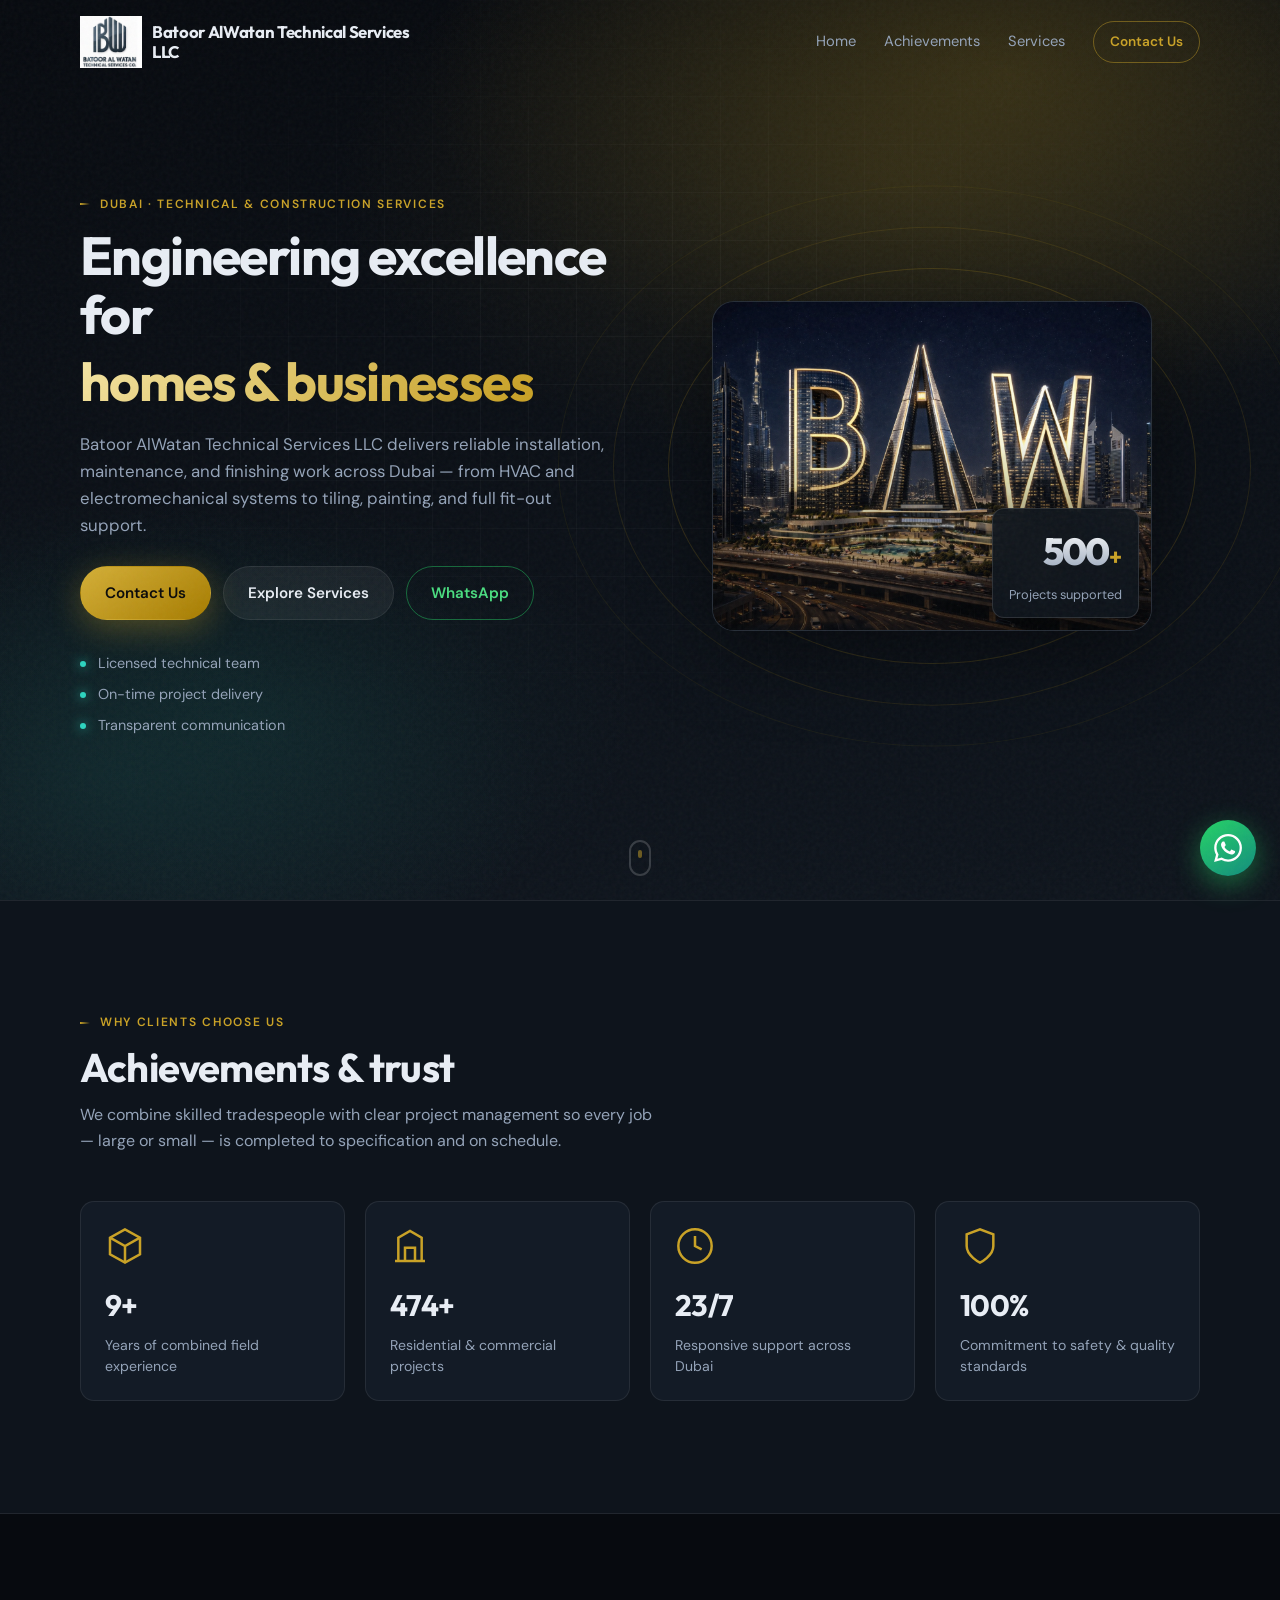
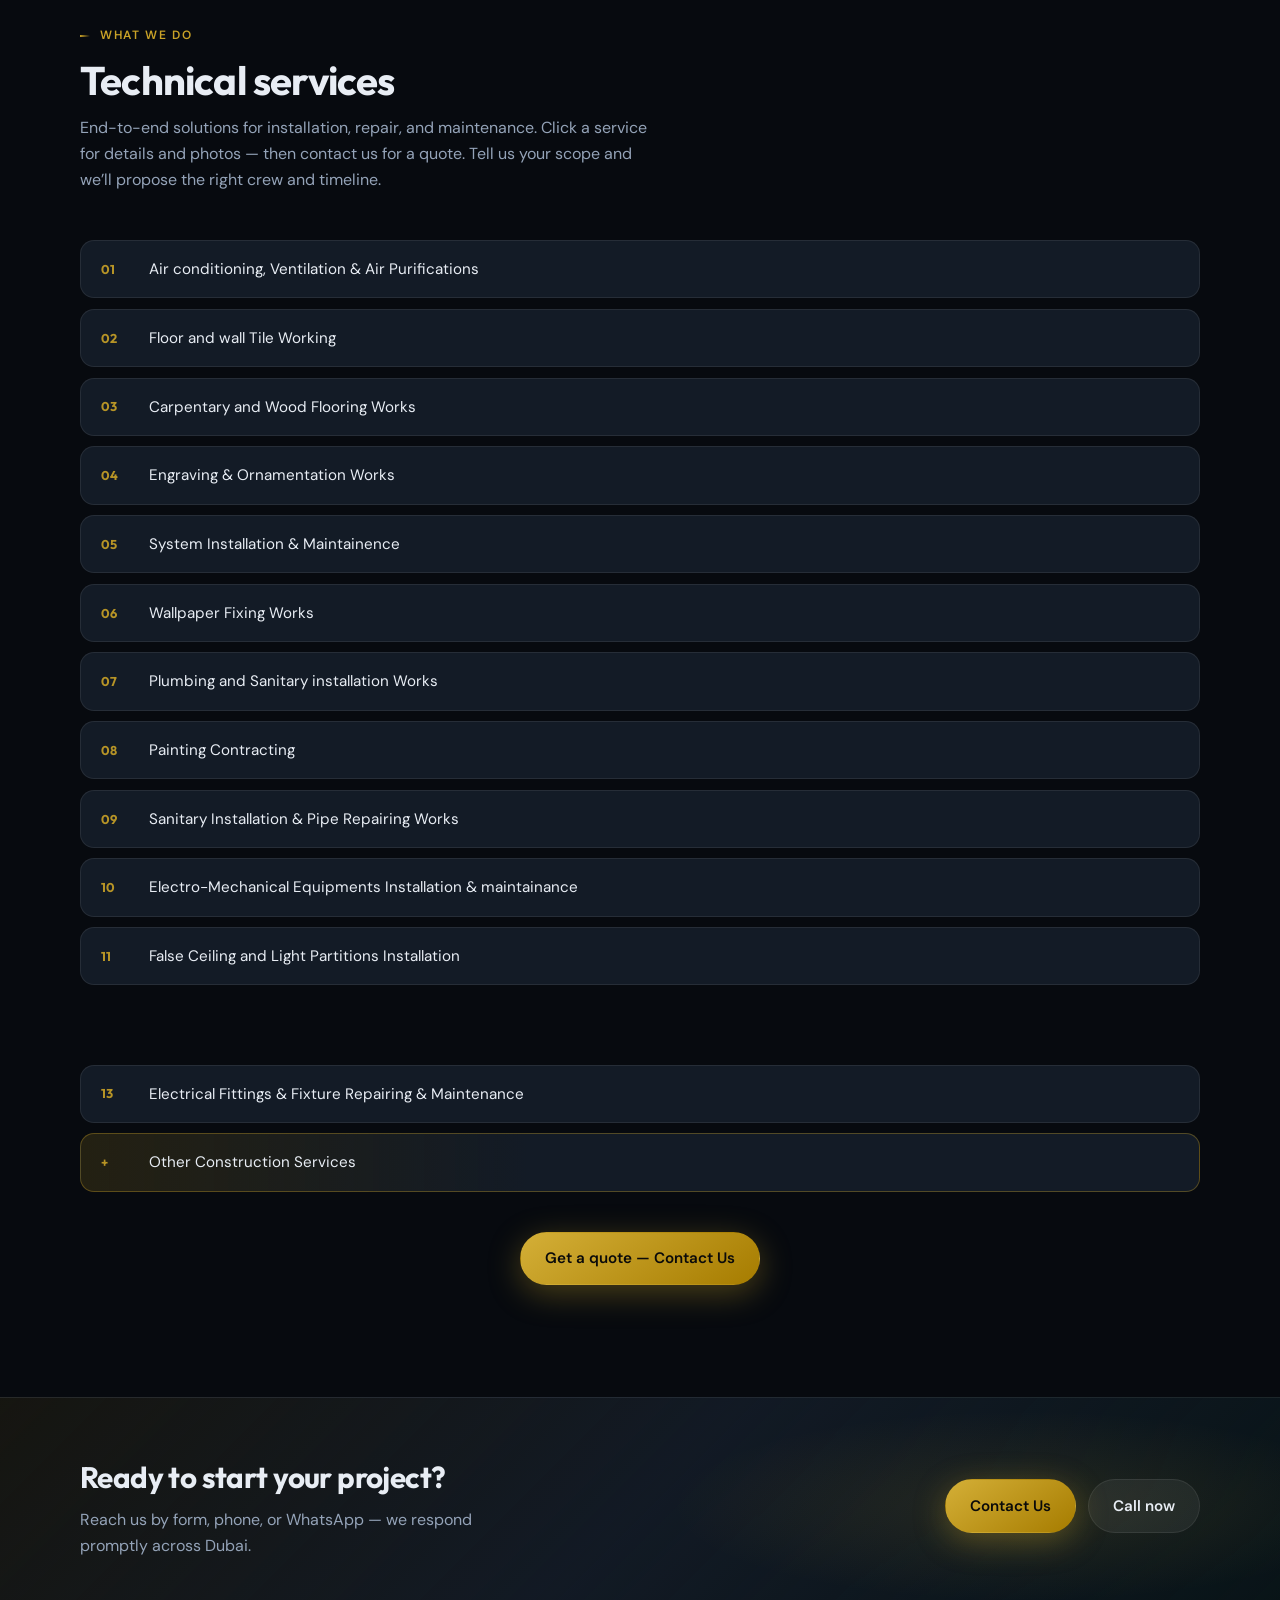
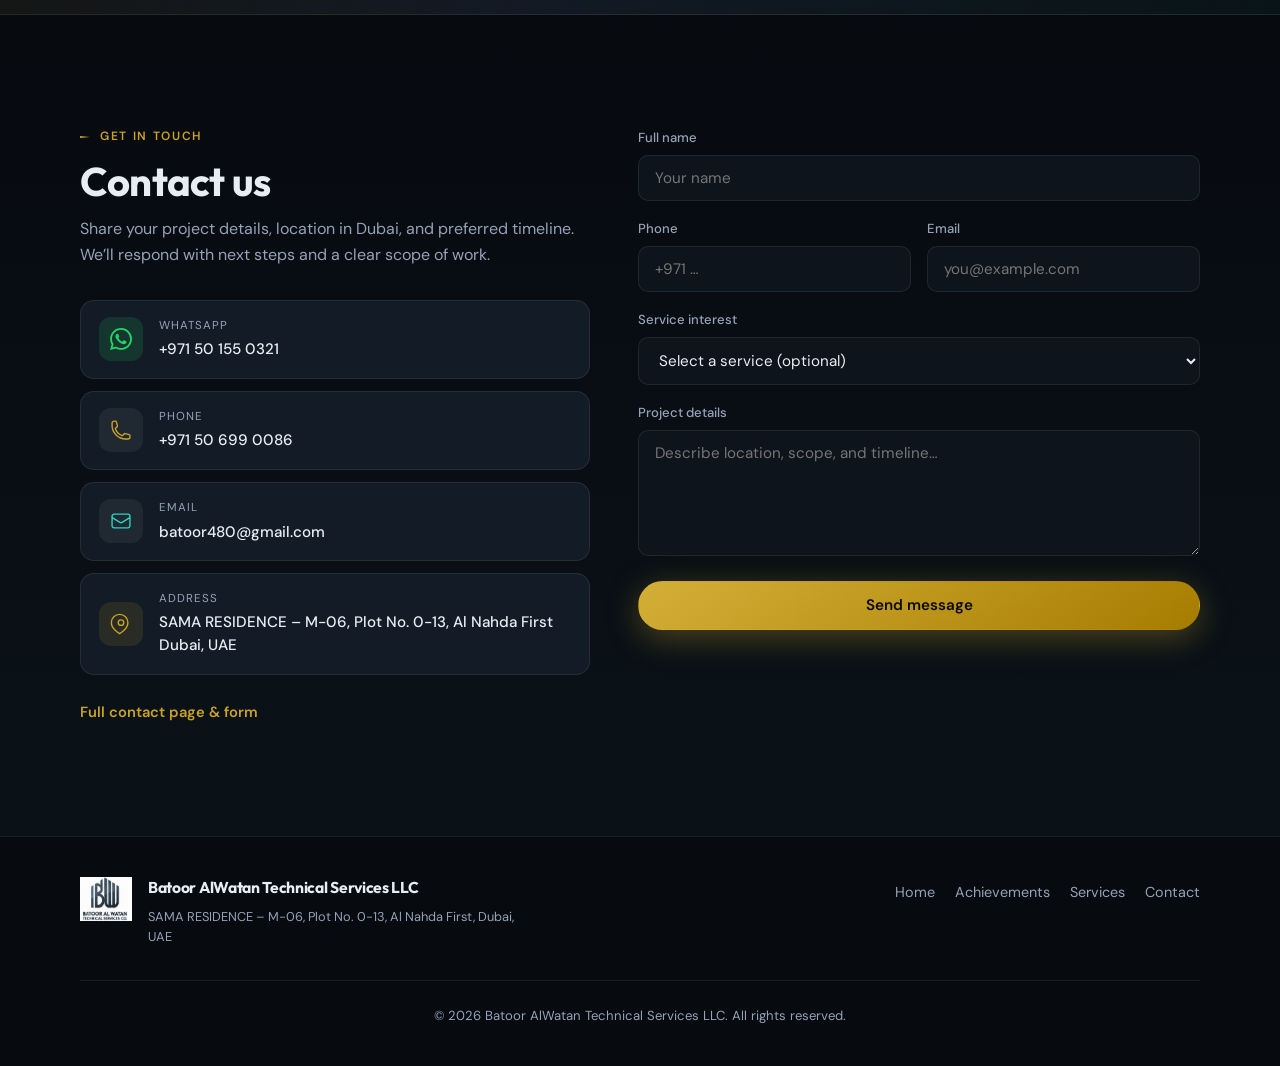
==== index.html @ c7caad53 "initial commit" ====
<!DOCTYPE html>
<html lang="en">
<head>
  <meta charset="UTF-8" />
  <meta name="viewport" content="width=device-width, initial-scale=1.0" />
  <meta name="description" content="Batoor AlWatan Technical Services LLC — AC, ventilation, tiling, carpentry, electrical, plumbing, painting and construction services in Dubai, UAE." />
  <title>Batoor AlWatan Technical Services LLC | Dubai</title>
  <link rel="preconnect" href="https://fonts.googleapis.com" />
  <link rel="preconnect" href="https://fonts.gstatic.com" crossorigin />
  <link href="https://fonts.googleapis.com/css2?family=DM+Sans:ital,opsz,wght@0,9..40,400;0,9..40,500;0,9..40,600;0,9..40,700;1,9..40,400&family=Outfit:wght@400;500;600;700&display=swap" rel="stylesheet" />
  <link rel="icon" href="assets/images/logo.jpeg" type="image/jpeg" />
  <link rel="apple-touch-icon" href="assets/images/logo.jpeg" />
  <link rel="stylesheet" href="assets/css/style.css" />
</head>
<body>
  <div class="noise" aria-hidden="true"></div>

  <div class="nav-backdrop" id="nav-backdrop" aria-hidden="true"></div>

  <header class="header" id="top">
    <div class="container header__inner">
      <a class="logo" href="#top">
        <img class="logo__img" src="assets/images/logo.jpeg" width="200" height="56" alt="" decoding="async" />
        <span class="logo__title">Batoor AlWatan Technical Services LLC</span>
      </a>
      <button class="nav-toggle" type="button" aria-label="Open menu" aria-expanded="false">
        <span></span><span></span><span></span>
      </button>
      <nav class="nav" aria-label="Primary">
        <a href="#hero">Home</a>
        <a href="#achievements">Achievements</a>
        <a href="#services">Services</a>
        <a href="contact.html" class="btn btn--sm btn--outline nav__cta">Contact Us</a>
      </nav>
    </div>
  </header>

  <main>
    <section class="hero" id="hero">
      <div class="hero__bg hero__bg--animated" aria-hidden="true"></div>
      <div class="container hero__grid">
        <div class="hero__content hero-animate">
          <p class="eyebrow eyebrow--line">Dubai · Technical &amp; Construction Services</p>
          <h1 class="hero__title">
            <span class="hero__title-line">Engineering excellence for</span>
            <span class="hero__title-line hero__title-line--accent"><span class="text-gradient">homes &amp; businesses</span></span>
          </h1>
          <p class="hero__lead">
            Batoor AlWatan Technical Services LLC delivers reliable installation, maintenance, and finishing work across Dubai — from HVAC and electromechanical systems to tiling, painting, and full fit-out support.
          </p>
          <div class="hero__actions">
            <a href="contact.html" class="btn btn--primary btn--shine">Contact Us</a>
            <a href="#services" class="btn btn--ghost">Explore Services</a>
            <a href="https://wa.me/971501550321" class="btn btn--outline btn--wa" target="_blank" rel="noopener noreferrer">WhatsApp</a>
          </div>
          <ul class="hero__trust" role="list">
            <li><span class="dot"></span> Licensed technical team</li>
            <li><span class="dot"></span> On-time project delivery</li>
            <li><span class="dot"></span> Transparent communication</li>
          </ul>
        </div>
        <div class="hero__visual hero-animate hero-animate--delay">
          <div class="hero__figure float-slow">
            <div class="hero__rings" aria-hidden="true">
              <span></span><span></span><span></span>
            </div>
            <div class="hero__photo-wrap">
              <img
                class="hero__photo"
                src="assets/images/main.png"
                width="800"
                height="600"
                alt="Professional technical and construction services by Batoor AlWatan in Dubai"
                loading="eager"
                decoding="async"
              />
              <div class="hero__photo-shade" aria-hidden="true"></div>
              <div class="hero__stat-badge">
                <div class="hero__stat-badge-inner">
                  <span class="hero__stat-num" data-count="500">0</span><span class="hero__stat-suffix">+</span>
                  <span class="hero__stat-label">Projects supported</span>
                </div>
              </div>
            </div>
          </div>
        </div>
      </div>
      <a class="scroll-hint" href="#achievements" aria-label="Scroll to achievements">
        <span class="scroll-hint__mouse"></span>
      </a>
    </section>

    <section class="section achievements" id="achievements">
      <div class="container">
        <header class="section__head reveal" data-reveal>
          <p class="eyebrow eyebrow--line">Why clients choose us</p>
          <h2 class="section__title">Achievements &amp; trust</h2>
          <p class="section__desc">
            We combine skilled tradespeople with clear project management so every job — large or small — is completed to specification and on schedule.
          </p>
        </header>
        <div class="achievements__grid">
          <article class="stat-card reveal" data-reveal>
            <div class="stat-card__icon" aria-hidden="true">
              <svg viewBox="0 0 24 24" fill="none" stroke="currentColor" stroke-width="1.5"><path d="M12 2L3 7v10l9 5 9-5V7l-9-5z"/><path d="M12 22V12M3 7l9 5 9-5"/></svg>
            </div>
            <p class="stat-card__value"><span data-count="10">0</span>+</p>
            <p class="stat-card__label">Years of combined field experience</p>
          </article>
          <article class="stat-card reveal" data-reveal data-reveal-delay="80">
            <div class="stat-card__icon" aria-hidden="true">
              <svg viewBox="0 0 24 24" fill="none" stroke="currentColor" stroke-width="1.5"><path d="M3 21h18M5 21V7l7-4 7 4v14"/><path d="M9 21v-8h6v8"/></svg>
            </div>
            <p class="stat-card__value"><span data-count="500">0</span>+</p>
            <p class="stat-card__label">Residential &amp; commercial projects</p>
          </article>
          <article class="stat-card reveal" data-reveal data-reveal-delay="160">
            <div class="stat-card__icon" aria-hidden="true">
              <svg viewBox="0 0 24 24" fill="none" stroke="currentColor" stroke-width="1.5"><circle cx="12" cy="12" r="10"/><path d="M12 6v6l4 2"/></svg>
            </div>
            <p class="stat-card__value"><span data-count="24">0</span>/7</p>
            <p class="stat-card__label">Responsive support across Dubai</p>
          </article>
          <article class="stat-card reveal" data-reveal data-reveal-delay="240">
            <div class="stat-card__icon" aria-hidden="true">
              <svg viewBox="0 0 24 24" fill="none" stroke="currentColor" stroke-width="1.5"><path d="M12 22s8-4 8-10V5l-8-3-8 3v7c0 6 8 10 8 10z"/></svg>
            </div>
            <p class="stat-card__value">100%</p>
            <p class="stat-card__label">Commitment to safety &amp; quality standards</p>
          </article>
        </div>
      </div>
    </section>

    <section class="section services" id="services">
      <div class="container">
        <header class="section__head reveal" data-reveal>
          <p class="eyebrow eyebrow--line">What we do</p>
          <h2 class="section__title">Technical services</h2>
          <p class="section__desc">
            End-to-end solutions for installation, repair, and maintenance. Click a service for details and photos — then contact us for a quote. Tell us your scope and we’ll propose the right crew and timeline.
          </p>
        </header>
        <ul class="services__list">
          <li class="services__item reveal" data-reveal>
            <a class="service-item" href="service.html?s=ac-ventilation"><span class="service-item__n">01</span><span class="service-item__text">Air conditioning, Ventilation &amp; Air Purifications</span></a>
          </li>
          <li class="services__item reveal" data-reveal data-reveal-delay="40">
            <a class="service-item" href="service.html?s=tiling"><span class="service-item__n">02</span><span class="service-item__text">Floor and wall Tile Working</span></a>
          </li>
          <li class="services__item reveal" data-reveal data-reveal-delay="80">
            <a class="service-item" href="service.html?s=carpentry-wood"><span class="service-item__n">03</span><span class="service-item__text">Carpentary and Wood Flooring Works</span></a>
          </li>
          <li class="services__item reveal" data-reveal data-reveal-delay="120">
            <a class="service-item" href="service.html?s=engraving-ornamentation"><span class="service-item__n">04</span><span class="service-item__text">Engraving &amp; Ornamentation Works</span></a>
          </li>
          <li class="services__item reveal" data-reveal data-reveal-delay="160">
            <a class="service-item" href="service.html?s=system-installation"><span class="service-item__n">05</span><span class="service-item__text">System Installation &amp; Maintainence</span></a>
          </li>
          <li class="services__item reveal" data-reveal data-reveal-delay="200">
            <a class="service-item" href="service.html?s=wallpaper"><span class="service-item__n">06</span><span class="service-item__text">Wallpaper Fixing Works</span></a>
          </li>
          <li class="services__item reveal" data-reveal data-reveal-delay="240">
            <a class="service-item" href="service.html?s=plumbing-sanitary"><span class="service-item__n">07</span><span class="service-item__text">Plumbing and Sanitary installation Works</span></a>
          </li>
          <li class="services__item reveal" data-reveal data-reveal-delay="280">
            <a class="service-item" href="service.html?s=painting"><span class="service-item__n">08</span><span class="service-item__text">Painting Contracting</span></a>
          </li>
          <li class="services__item reveal" data-reveal data-reveal-delay="320">
            <a class="service-item" href="service.html?s=sanitary-pipes"><span class="service-item__n">09</span><span class="service-item__text">Sanitary Installation &amp; Pipe Repairing Works</span></a>
          </li>
          <li class="services__item reveal" data-reveal data-reveal-delay="360">
            <a class="service-item" href="service.html?s=electro-mechanical"><span class="service-item__n">10</span><span class="service-item__text">Electro-Mechanical Equipments Installation &amp; maintainance</span></a>
          </li>
          <li class="services__item reveal" data-reveal data-reveal-delay="400">
            <a class="service-item" href="service.html?s=false-ceiling"><span class="service-item__n">11</span><span class="service-item__text">False Ceiling and Light Partitions Installation</span></a>
          </li>
          <li class="services__item reveal" data-reveal data-reveal-delay="440">
            <a class="service-item" href="service.html?s=plaster"><span class="service-item__n">12</span><span class="service-item__text">Plaster Works</span></a>
          </li>
          <li class="services__item reveal" data-reveal data-reveal-delay="480">
            <a class="service-item" href="service.html?s=electrical"><span class="service-item__n">13</span><span class="service-item__text">Electrical Fittings &amp; Fixture Repairing &amp; Maintenance</span></a>
          </li>
          <li class="services__item reveal" data-reveal data-reveal-delay="520">
            <a class="service-item service-item--accent" href="service.html?s=other-construction"><span class="service-item__n">+</span><span class="service-item__text">Other Construction Services</span></a>
          </li>
        </ul>
        <div class="services__cta reveal" data-reveal>
          <a href="contact.html" class="btn btn--primary btn--shine">Get a quote — Contact Us</a>
        </div>
      </div>
    </section>

    <section class="cta-strip reveal" data-reveal id="contact-cta">
      <div class="container cta-strip__inner">
        <div class="cta-strip__text">
          <h2 class="cta-strip__title">Ready to start your project?</h2>
          <p class="cta-strip__desc">Reach us by form, phone, or WhatsApp — we respond promptly across Dubai.</p>
        </div>
        <div class="cta-strip__actions">
          <a href="contact.html" class="btn btn--primary btn--shine">Contact Us</a>
          <a href="tel:+971506990086" class="btn btn--ghost">Call now</a>
        </div>
      </div>
    </section>

    <section class="section contact" id="contact">
      <div class="container contact__grid">
        <div class="contact__intro reveal" data-reveal>
          <p class="eyebrow eyebrow--line">Get in touch</p>
          <h2 class="section__title">Contact us</h2>
          <p class="section__desc contact__intro-text">
            Share your project details, location in Dubai, and preferred timeline. We’ll respond with next steps and a clear scope of work.
          </p>
          <div class="contact__channels">
            <a class="channel" href="https://wa.me/971501550321" target="_blank" rel="noopener noreferrer">
              <span class="channel__icon channel__icon--wa" aria-hidden="true"></span>
              <span class="channel__body">
                <span class="channel__label">WhatsApp</span>
                <span class="channel__value">+971 50 155 0321</span>
              </span>
            </a>
            <a class="channel" href="tel:+971506990086">
              <span class="channel__icon channel__icon--phone" aria-hidden="true"></span>
              <span class="channel__body">
                <span class="channel__label">Phone</span>
                <span class="channel__value">+971 50 699 0086</span>
              </span>
            </a>
            <a class="channel" href="mailto:batoor480@gmail.com">
              <span class="channel__icon channel__icon--mail" aria-hidden="true"></span>
              <span class="channel__body">
                <span class="channel__label">Email</span>
                <span class="channel__value">batoor480@gmail.com</span>
              </span>
            </a>
            <div class="channel channel--address" role="group" aria-label="Office address">
              <span class="channel__icon channel__icon--pin" aria-hidden="true"></span>
              <div class="channel__body">
                <span class="channel__label">Address</span>
                <p class="channel__value channel__value--address">
                  SAMA RESIDENCE – M-06,
                  Plot No. 0-13,
                  Al Nahda First<br />
                  Dubai, UAE
                </p>
              </div>
            </div>
          </div>
          <p class="contact__page-link">
            <a href="contact.html" class="link-arrow">Full contact page &amp; form</a>
          </p>
        </div>
        <div class="contact__form-wrap reveal" data-reveal data-reveal-delay="100">
          <form class="contact-form" id="contact-form" action="contact.php" method="post" novalidate>
            <input type="text" name="website" class="hp" tabindex="-1" autocomplete="off" aria-hidden="true" />
            <div class="form-row">
              <label for="name">Full name</label>
              <input type="text" id="name" name="name" required placeholder="Your name" autocomplete="name" />
            </div>
            <div class="form-row form-row--half">
              <div>
                <label for="phone">Phone</label>
                <input type="tel" id="phone" name="phone" required placeholder="+971 …" autocomplete="tel" />
              </div>
              <div>
                <label for="email">Email</label>
                <input type="email" id="email" name="email" required placeholder="you@example.com" autocomplete="email" />
              </div>
            </div>
            <div class="form-row">
              <label for="service">Service interest</label>
              <select id="service" name="service">
                <option value="">Select a service (optional)</option>
                <option>Air conditioning, Ventilation &amp; Air Purifications</option>
                <option>Floor and wall Tile Working</option>
                <option>Carpentary and Wood Flooring Works</option>
                <option>Engraving &amp; Ornamentation Works</option>
                <option>System Installation &amp; Maintainence</option>
                <option>Wallpaper Fixing Works</option>
                <option>Plumbing and Sanitary installation Works</option>
                <option>Painting Contracting</option>
                <option>Sanitary Installation &amp; Pipe Repairing Works</option>
                <option>Electro-Mechanical Equipments Installation &amp; maintainance</option>
                <option>False Ceiling and Light Partitions Installation</option>
                <option>Plaster Works</option>
                <option>Electrical Fittings &amp; Fixture Repairing &amp; Maintenance</option>
                <option>Other Construction Services</option>
              </select>
            </div>
            <div class="form-row">
              <label for="message">Project details</label>
              <textarea id="message" name="message" rows="5" required placeholder="Describe location, scope, and timeline…"></textarea>
            </div>
            <button type="submit" class="btn btn--primary btn--full btn--shine">Send message</button>
            <p class="form-note" id="form-status" role="status" aria-live="polite"></p>
          </form>
        </div>
      </div>
    </section>
  </main>

  <footer class="footer">
    <div class="container footer__inner">
      <div class="footer__brand">
        <a class="footer__logo" href="#top" aria-label="Batoor AlWatan — home">
          <img class="logo__img logo__img--footer" src="assets/images/logo.jpeg" width="160" height="44" alt="" decoding="async" />
        </a>
        <div class="footer__brand-body">
          <p class="footer__name">Batoor AlWatan Technical Services LLC</p>
          <address class="footer__address">
            SAMA RESIDENCE – M-06,
            Plot No. 0-13,
            Al Nahda First,
            Dubai, UAE
          </address>
        </div>
      </div>
      <div class="footer__links">
        <a href="#hero">Home</a>
        <a href="#achievements">Achievements</a>
        <a href="#services">Services</a>
        <a href="contact.html">Contact</a>
      </div>
      <p class="footer__copy">&copy; <span id="year"></span> Batoor AlWatan Technical Services LLC. All rights reserved.</p>
    </div>
  </footer>

  <a class="fab" href="https://wa.me/971501550321" target="_blank" rel="noopener noreferrer" aria-label="Chat on WhatsApp">
    <svg viewBox="0 0 24 24" fill="currentColor" aria-hidden="true"><path d="M17.472 14.382c-.297-.149-1.758-.867-2.03-.967-.273-.099-.471-.148-.67.15-.197.297-.767.966-.94 1.164-.173.199-.347.223-.644.075-.297-.15-1.255-.463-2.39-1.475-.883-.788-1.48-1.761-1.653-2.059-.173-.297-.018-.458.13-.606.134-.133.298-.347.446-.52.149-.174.198-.298.298-.497.099-.198.05-.371-.025-.52-.075-.149-.669-1.612-.916-2.207-.242-.579-.487-.5-.669-.51-.173-.008-.371-.01-.57-.01-.198 0-.52.074-.792.372-.272.297-1.04 1.016-1.04 2.479 0 1.462 1.065 2.875 1.213 3.074.149.198 2.096 3.2 5.077 4.487.709.306 1.262.489 1.694.625.712.227 1.36.195 1.871.118.571-.085 1.758-.719 2.006-1.413.248-.694.248-1.289.173-1.413-.074-.124-.272-.198-.57-.347m-5.421 7.403h-.004a9.87 9.87 0 01-5.031-1.378l-.361-.214-3.741.982.998-3.648-.235-.374a9.86 9.86 0 01-1.51-5.26c.001-5.45 4.436-9.884 9.888-9.884 2.64 0 5.122 1.03 6.988 2.898a9.825 9.825 0 012.893 6.994c-.003 5.45-4.437 9.884-9.885 9.884m8.413-18.297A11.815 11.815 0 0012.05 0C5.495 0 .16 5.335.157 11.892c0 2.096.547 4.142 1.588 5.945L.057 24l6.305-1.654a11.882 11.882 0 005.683 1.448h.005c6.554 0 11.89-5.335 11.893-11.893a11.821 11.821 0 00-3.48-8.413z"/></svg>
  </a>

  <script src="assets/js/main.js" defer></script>
</body>
</html>
---- assets/css/style.css ----
/* Batoo AlWatan — professional landing */
:root {
  --bg-deep: #070a0f;
  --bg-surface: #0e141c;
  --bg-elevated: #131b26;
  --border: rgba(255, 255, 255, 0.08);
  --text: #e8edf4;
  --text-muted: #94a3b8;
  --accent: #c9a227;
  --accent-dim: rgba(201, 162, 39, 0.15);
  --accent-glow: rgba(201, 162, 39, 0.35);
  --teal: #2dd4bf;
  --radius: 14px;
  --radius-lg: 22px;
  --font: "DM Sans", system-ui, sans-serif;
  --font-display: "Outfit", var(--font);
  --shadow: 0 24px 80px rgba(0, 0, 0, 0.45);
  --ease-out: cubic-bezier(0.22, 1, 0.36, 1);
}

*,
*::before,
*::after {
  box-sizing: border-box;
}

html {
  scroll-behavior: smooth;
}

body {
  margin: 0;
  font-family: var(--font);
  font-size: 1rem;
  line-height: 1.6;
  color: var(--text);
  background: var(--bg-deep);
  min-height: 100vh;
  overflow-x: hidden;
}

.noise {
  pointer-events: none;
  position: fixed;
  inset: 0;
  opacity: 0.04;
  z-index: 9999;
  background-image: url("data:image/svg+xml,%3Csvg viewBox='0 0 256 256' xmlns='http://www.w3.org/2000/svg'%3E%3Cfilter id='n'%3E%3CfeTurbulence type='fractalNoise' baseFrequency='0.9' numOctaves='4' stitchTiles='stitch'/%3E%3C/filter%3E%3Crect width='100%25' height='100%25' filter='url(%23n)'/%3E%3C/svg%3E");
}

a {
  color: inherit;
  text-decoration: none;
}

img {
  max-width: 100%;
  height: auto;
}

.container {
  width: min(1120px, 92vw);
  margin-inline: auto;
}

.eyebrow {
  font-size: 0.75rem;
  font-weight: 600;
  letter-spacing: 0.14em;
  text-transform: uppercase;
  color: var(--accent);
  margin: 0 0 0.75rem;
}

.section__title {
  font-family: var(--font-display);
  font-size: clamp(1.75rem, 4vw, 2.5rem);
  font-weight: 700;
  letter-spacing: -0.02em;
  margin: 0 0 0.75rem;
  line-height: 1.15;
}

.section__desc {
  color: var(--text-muted);
  max-width: 52ch;
  margin: 0;
}

.section {
  padding: clamp(4rem, 10vw, 7rem) 0;
  position: relative;
}

.section__head {
  margin-bottom: clamp(2rem, 5vw, 3rem);
}

.text-gradient {
  background: linear-gradient(135deg, #f5e6a6 0%, var(--accent) 50%, #b8860b 100%);
  background-size: 200% auto;
  -webkit-background-clip: text;
  background-clip: text;
  color: transparent;
  animation: gradient-shift 8s ease infinite;
}

@keyframes gradient-shift {
  0%,
  100% {
    background-position: 0% center;
  }
  50% {
    background-position: 100% center;
  }
}

.eyebrow--line {
  position: relative;
  padding-left: 1.25rem;
}

.eyebrow--line::before {
  content: "";
  position: absolute;
  left: 0;
  top: 50%;
  width: 0.65rem;
  height: 2px;
  background: linear-gradient(90deg, var(--accent), transparent);
  transform: translateY(-50%);
  animation: eyebrow-grow 1s var(--ease-out) 0.2s forwards;
  opacity: 0;
}

@keyframes eyebrow-grow {
  from {
    width: 0;
    opacity: 0;
  }
  to {
    width: 0.65rem;
    opacity: 1;
  }
}

/* Buttons */
.btn {
  display: inline-flex;
  align-items: center;
  justify-content: center;
  gap: 0.5rem;
  padding: 0.85rem 1.5rem;
  font-family: inherit;
  font-size: 0.95rem;
  font-weight: 600;
  border-radius: 999px;
  border: 1px solid transparent;
  cursor: pointer;
  transition: transform 0.35s var(--ease-out), box-shadow 0.35s var(--ease-out), background 0.25s, border-color 0.25s;
}

.btn--primary {
  background: linear-gradient(145deg, #d4af37 0%, #a67c00 100%);
  color: #0a0a0a;
  box-shadow: 0 8px 32px var(--accent-glow);
}

.btn--primary:hover {
  transform: translateY(-2px);
  box-shadow: 0 12px 40px var(--accent-glow);
}

.btn--ghost {
  background: rgba(255, 255, 255, 0.06);
  border-color: var(--border);
  color: var(--text);
}

.btn--ghost:hover {
  background: rgba(255, 255, 255, 0.1);
  border-color: rgba(255, 255, 255, 0.15);
}

.btn--outline {
  background: transparent;
  border-color: rgba(201, 162, 39, 0.45);
  color: var(--accent);
}

.btn--outline:hover {
  background: var(--accent-dim);
}

.btn--sm {
  padding: 0.55rem 1rem;
  font-size: 0.85rem;
}

.btn--full {
  width: 100%;
}

.btn--lg {
  padding: 1rem 1.75rem;
  font-size: 1rem;
}

.btn--shine {
  position: relative;
  overflow: hidden;
}

.btn--shine::after {
  content: "";
  position: absolute;
  inset: 0;
  pointer-events: none;
  background: linear-gradient(
    105deg,
    transparent 0%,
    transparent 40%,
    rgba(255, 255, 255, 0.35) 50%,
    transparent 60%,
    transparent 100%
  );
  transform: translateX(-120%);
  animation: btn-shine 4.5s ease-in-out infinite;
}

@keyframes btn-shine {
  0%,
  65% {
    transform: translateX(-120%);
  }
  85% {
    transform: translateX(120%);
  }
  100% {
    transform: translateX(120%);
  }
}

.btn--wa {
  border-color: rgba(37, 211, 102, 0.45);
  color: #4ade80;
}

.btn--wa:hover {
  background: rgba(37, 211, 102, 0.12);
  border-color: rgba(37, 211, 102, 0.55);
}

/* Header */
.header {
  position: fixed;
  top: 0;
  left: 0;
  right: 0;
  z-index: 1000;
  padding: 1rem 0;
  transition: background 0.4s var(--ease-out), backdrop-filter 0.4s, box-shadow 0.4s;
}

.header.is-scrolled {
  background: rgba(7, 10, 15, 0.85);
  backdrop-filter: blur(14px);
  -webkit-backdrop-filter: blur(14px);
  box-shadow: 0 1px 0 var(--border);
}

.header--page {
  background: rgba(7, 10, 15, 0.88);
  backdrop-filter: blur(14px);
  -webkit-backdrop-filter: blur(14px);
  box-shadow: 0 1px 0 var(--border);
}

.header__inner {
  display: flex;
  align-items: center;
  justify-content: space-between;
  gap: 1rem;
}

.logo {
  display: flex;
  align-items: center;
  gap: 0.65rem;
  min-width: 0;
  flex-shrink: 1;
  text-decoration: none;
}

.logo__img {
  display: block;
  flex-shrink: 0;
  height: clamp(38px, 9vw, 52px);
  width: auto;
  max-width: min(220px, 48vw);
  object-fit: contain;
  object-position: left center;
}

.logo__img--footer {
  height: 44px;
  width: auto;
  max-width: 170px;
  flex-shrink: 0;
  object-fit: contain;
}

.logo__title {
  font-family: var(--font-display);
  font-weight: 700;
  font-size: clamp(0.78rem, 1.5vw + 0.35rem, 1.05rem);
  line-height: 1.2;
  letter-spacing: -0.02em;
  color: var(--text);
  min-width: 0;
  max-width: 18rem;
}

@media (max-width: 520px) {
  .logo__title {
    max-width: 12rem;
    font-size: 0.72rem;
  }
}

.nav {
  display: flex;
  align-items: center;
  gap: 1.75rem;
}

.nav a:not(.btn) {
  font-size: 0.92rem;
  color: var(--text-muted);
  transition: color 0.2s;
}

.nav a:not(.btn):hover {
  color: var(--text);
}

.nav-toggle {
  display: none;
  flex-direction: column;
  justify-content: center;
  gap: 5px;
  width: 44px;
  height: 44px;
  padding: 0;
  border: 1px solid var(--border);
  border-radius: 10px;
  background: var(--bg-elevated);
  cursor: pointer;
}

.nav-toggle span {
  display: block;
  width: 20px;
  height: 2px;
  margin: 0 auto;
  background: var(--text);
  border-radius: 2px;
  transition: transform 0.3s, opacity 0.3s;
}

.nav-toggle.is-open span:nth-child(1) {
  transform: translateY(7px) rotate(45deg);
}

.nav-toggle.is-open span:nth-child(2) {
  opacity: 0;
}

.nav-toggle.is-open span:nth-child(3) {
  transform: translateY(-7px) rotate(-45deg);
}

.nav-backdrop {
  display: none;
  position: fixed;
  inset: 0;
  background: rgba(0, 0, 0, 0.55);
  z-index: 999;
  opacity: 0;
  transition: opacity 0.35s var(--ease-out);
  pointer-events: none;
}

.nav-backdrop.is-visible {
  opacity: 1;
  pointer-events: auto;
}

@media (max-width: 820px) {
  .nav-toggle {
    display: flex;
  }

  .nav-backdrop {
    display: block;
  }

  .nav {
    position: fixed;
    top: 0;
    right: 0;
    z-index: 1001;
    width: min(320px, 88vw);
    height: 100vh;
    flex-direction: column;
    align-items: stretch;
    padding: 5rem 1.5rem 2rem;
    background: var(--bg-surface);
    border-left: 1px solid var(--border);
    box-shadow: var(--shadow);
    transform: translateX(100%);
    transition: transform 0.4s var(--ease-out);
  }

  .nav.is-open {
    transform: translateX(0);
  }

  .nav a:not(.btn) {
    padding: 0.75rem 0;
    border-bottom: 1px solid var(--border);
  }

  .nav__cta {
    margin-top: 1rem;
    text-align: center;
  }
}

/* Hero */
.hero {
  position: relative;
  min-height: 100vh;
  min-height: 100dvh;
  display: flex;
  flex-direction: column;
  justify-content: center;
  padding: 7rem 0 5rem;
}

.hero__bg {
  position: absolute;
  inset: 0;
  background:
    radial-gradient(ellipse 80% 60% at 70% 20%, rgba(201, 162, 39, 0.12) 0%, transparent 55%),
    radial-gradient(ellipse 60% 50% at 20% 80%, rgba(45, 212, 191, 0.06) 0%, transparent 50%),
    linear-gradient(180deg, var(--bg-deep) 0%, var(--bg-surface) 100%);
  z-index: -1;
}

.hero__bg--animated::before {
  content: "";
  position: absolute;
  inset: -15%;
  background: radial-gradient(ellipse 70% 55% at 72% 18%, rgba(201, 162, 39, 0.18) 0%, transparent 50%),
    radial-gradient(ellipse 55% 50% at 18% 78%, rgba(45, 212, 191, 0.08) 0%, transparent 48%);
  animation: hero-float-bg 20s ease-in-out infinite;
  pointer-events: none;
}

@keyframes hero-float-bg {
  0%,
  100% {
    transform: translate(0, 0) scale(1);
    opacity: 1;
  }
  50% {
    transform: translate(2%, -2%) scale(1.06);
    opacity: 0.92;
  }
}

.hero-animate {
  animation: hero-enter 1s var(--ease-out) both;
}

.hero-animate--delay {
  animation-delay: 0.15s;
}

@keyframes hero-enter {
  from {
    opacity: 0;
    transform: translateY(32px);
  }
  to {
    opacity: 1;
    transform: translateY(0);
  }
}

.hero__title {
  font-family: var(--font-display);
  font-size: clamp(2.25rem, 5.5vw, 3.35rem);
  font-weight: 700;
  line-height: 1.1;
  letter-spacing: -0.03em;
  margin: 0 0 1.25rem;
  display: flex;
  flex-direction: column;
  gap: 0.15em;
}

.hero__title-line {
  display: block;
  animation: hero-line 0.9s var(--ease-out) both;
}

.hero__title-line:first-child {
  animation-delay: 0.05s;
}

.hero__title-line--accent {
  animation-delay: 0.18s;
}

@keyframes hero-line {
  from {
    opacity: 0;
    transform: translateY(20px);
    filter: blur(6px);
  }
  to {
    opacity: 1;
    transform: translateY(0);
    filter: blur(0);
  }
}

.hero__bg::after {
  content: "";
  position: absolute;
  inset: 0;
  background-image: linear-gradient(rgba(255, 255, 255, 0.03) 1px, transparent 1px),
    linear-gradient(90deg, rgba(255, 255, 255, 0.03) 1px, transparent 1px);
  background-size: 48px 48px;
  mask-image: radial-gradient(ellipse 70% 70% at 50% 40%, black 20%, transparent 70%);
  -webkit-mask-image: radial-gradient(ellipse 70% 70% at 50% 40%, black 20%, transparent 70%);
}

.hero__grid {
  display: grid;
  grid-template-columns: 1fr 1fr;
  gap: 3rem;
  align-items: center;
}

@media (max-width: 900px) {
  .hero__grid {
    grid-template-columns: 1fr;
  }
}

.hero__lead {
  color: var(--text-muted);
  font-size: 1.05rem;
  max-width: 52ch;
  margin: 0 0 1.75rem;
}

.hero__actions {
  display: flex;
  flex-wrap: wrap;
  gap: 0.75rem;
  margin-bottom: 2rem;
}

.hero__trust {
  list-style: none;
  padding: 0;
  margin: 0;
  display: flex;
  flex-direction: column;
  gap: 0.5rem;
  font-size: 0.9rem;
  color: var(--text-muted);
}

.hero__trust .dot {
  display: inline-block;
  width: 6px;
  height: 6px;
  border-radius: 50%;
  background: var(--teal);
  margin-right: 0.5rem;
  vertical-align: middle;
  box-shadow: 0 0 12px var(--teal);
}

.hero__visual {
  display: flex;
  justify-content: center;
  align-items: center;
}

.hero__figure {
  position: relative;
  width: min(100%, 440px);
  margin-inline: auto;
}

.hero__photo-wrap {
  position: relative;
  z-index: 1;
  border-radius: var(--radius-lg);
  overflow: hidden;
  border: 1px solid var(--border);
  box-shadow: var(--shadow);
  aspect-ratio: 4 / 3;
  background: var(--bg-elevated);
}

.hero__photo {
  display: block;
  width: 100%;
  height: 100%;
  object-fit: cover;
  object-position: center;
}

.hero__photo-shade {
  position: absolute;
  inset: 0;
  z-index: 1;
  background: linear-gradient(180deg, transparent 40%, rgba(7, 10, 15, 0.55) 100%);
  pointer-events: none;
}

.hero__stat-badge {
  position: absolute;
  right: 0.75rem;
  bottom: 0.75rem;
  z-index: 2;
  max-width: calc(100% - 1.5rem);
}

.hero__stat-badge-inner {
  padding: 0.75rem 1rem;
  border-radius: 12px;
  background: rgba(14, 20, 28, 0.9);
  backdrop-filter: blur(12px);
  -webkit-backdrop-filter: blur(12px);
  border: 1px solid rgba(255, 255, 255, 0.12);
  box-shadow: 0 12px 40px rgba(0, 0, 0, 0.4);
  text-align: right;
}

.hero__stat-badge .hero__stat-num {
  font-size: 2.35rem;
}

.hero__stat-badge .hero__stat-suffix {
  font-size: 1.45rem;
}

.hero__stat-badge .hero__stat-label {
  display: block;
  text-align: right;
  margin-top: 0.2rem;
  font-size: 0.8rem;
  max-width: none;
}

.hero__stat-num {
  font-family: var(--font-display);
  font-size: 3.5rem;
  font-weight: 800;
  letter-spacing: -0.04em;
  background: linear-gradient(180deg, #fff 0%, var(--text-muted) 100%);
  -webkit-background-clip: text;
  background-clip: text;
  color: transparent;
}

.hero__stat-suffix {
  font-family: var(--font-display);
  font-size: 2rem;
  font-weight: 700;
  color: var(--accent);
}

.hero__stat-label {
  display: block;
  text-align: center;
  color: var(--text-muted);
  font-size: 0.9rem;
  margin-top: 0.5rem;
  max-width: 18ch;
}

.hero__rings {
  position: absolute;
  inset: 0;
  z-index: 0;
  pointer-events: none;
}

.hero__rings span {
  position: absolute;
  border: 1px solid rgba(201, 162, 39, 0.2);
  border-radius: 50%;
  left: 50%;
  top: 50%;
  transform: translate(-50%, -50%);
  animation: ring-pulse 4s ease-in-out infinite;
}

.hero__rings span:nth-child(1) {
  width: 120%;
  height: 120%;
  animation-delay: 0s;
}

.hero__rings span:nth-child(2) {
  width: 145%;
  height: 145%;
  animation-delay: 0.5s;
  opacity: 0.6;
}

.hero__rings span:nth-child(3) {
  width: 170%;
  height: 170%;
  animation-delay: 1s;
  opacity: 0.35;
}

@keyframes ring-pulse {
  0%,
  100% {
    opacity: 0.35;
    transform: translate(-50%, -50%) scale(1);
  }
  50% {
    opacity: 0.6;
    transform: translate(-50%, -50%) scale(1.02);
  }
}

.float-slow {
  animation: float-slow 6s ease-in-out infinite;
}

@keyframes float-slow {
  0%,
  100% {
    transform: translateY(0);
  }
  50% {
    transform: translateY(-10px);
  }
}

.scroll-hint {
  position: absolute;
  bottom: 1.5rem;
  left: 50%;
  transform: translateX(-50%);
  opacity: 0.5;
  transition: opacity 0.3s;
}

.scroll-hint:hover {
  opacity: 1;
}

.scroll-hint__mouse {
  display: block;
  width: 22px;
  height: 36px;
  border: 2px solid rgba(255, 255, 255, 0.35);
  border-radius: 12px;
  position: relative;
}

.scroll-hint__mouse::after {
  content: "";
  position: absolute;
  left: 50%;
  top: 8px;
  width: 4px;
  height: 8px;
  margin-left: -2px;
  background: var(--accent);
  border-radius: 2px;
  animation: scroll-dot 2s ease-in-out infinite;
}

@keyframes scroll-dot {
  0%,
  100% {
    opacity: 1;
    transform: translateY(0);
  }
  50% {
    opacity: 0.3;
    transform: translateY(8px);
  }
}

/* Achievements */
.achievements {
  background: var(--bg-surface);
  border-block: 1px solid var(--border);
}

.achievements__grid {
  display: grid;
  grid-template-columns: repeat(4, 1fr);
  gap: 1.25rem;
}

@media (max-width: 900px) {
  .achievements__grid {
    grid-template-columns: repeat(2, 1fr);
  }
}

@media (max-width: 480px) {
  .achievements__grid {
    grid-template-columns: 1fr;
  }
}

.stat-card {
  background: var(--bg-elevated);
  border: 1px solid var(--border);
  border-radius: var(--radius);
  padding: 1.5rem;
  transition: transform 0.4s var(--ease-out), border-color 0.3s, box-shadow 0.4s;
}

.stat-card:hover {
  transform: translateY(-4px);
  border-color: rgba(201, 162, 39, 0.25);
  box-shadow: 0 20px 50px rgba(0, 0, 0, 0.35);
}

.stat-card__icon {
  width: 40px;
  height: 40px;
  color: var(--accent);
  margin-bottom: 1rem;
}

.stat-card__icon svg {
  width: 100%;
  height: 100%;
}

.stat-card__value {
  font-family: var(--font-display);
  font-size: 1.85rem;
  font-weight: 700;
  margin: 0 0 0.35rem;
  letter-spacing: -0.02em;
}

.stat-card__label {
  margin: 0;
  font-size: 0.88rem;
  color: var(--text-muted);
  line-height: 1.45;
}

/* Services */
.services__list {
  list-style: none;
  padding: 0;
  margin: 0;
  display: grid;
  gap: 0.65rem;
}

.services__item {
  margin: 0;
  padding: 0;
}

.service-item {
  position: relative;
  display: grid;
  grid-template-columns: auto 1fr;
  gap: 1rem;
  align-items: center;
  width: 100%;
  box-sizing: border-box;
  padding: 1rem 1.25rem;
  background: var(--bg-elevated);
  border: 1px solid var(--border);
  border-radius: var(--radius);
  text-decoration: none;
  color: inherit;
  transition: transform 0.35s var(--ease-out), border-color 0.3s, background 0.3s;
}

.service-item:focus-visible {
  outline: 2px solid var(--accent);
  outline-offset: 2px;
}

.service-item:hover {
  transform: translateX(6px);
  border-color: rgba(201, 162, 39, 0.2);
  background: rgba(19, 27, 38, 0.95);
}

.service-item::before {
  content: "";
  position: absolute;
  left: 0;
  top: 0;
  bottom: 0;
  width: 3px;
  border-radius: var(--radius) 0 0 var(--radius);
  background: linear-gradient(180deg, var(--accent), rgba(201, 162, 39, 0.2));
  opacity: 0;
  transform: scaleY(0.3);
  transition: opacity 0.35s var(--ease-out), transform 0.35s var(--ease-out);
}

.service-item:hover::before {
  opacity: 1;
  transform: scaleY(1);
}

@media (max-width: 520px) {
  .service-item:hover {
    transform: none;
  }
}

.service-item--accent {
  border-color: rgba(201, 162, 39, 0.35);
  background: linear-gradient(90deg, var(--accent-dim) 0%, var(--bg-elevated) 40%);
}

.service-item__n {
  font-family: var(--font-display);
  font-size: 0.8rem;
  font-weight: 700;
  color: var(--accent);
  opacity: 0.9;
  min-width: 2rem;
}

.service-item__text {
  font-size: 0.95rem;
}

.services__cta {
  margin-top: 2.5rem;
  text-align: center;
}

/* CTA strip */
.cta-strip {
  padding: clamp(2.5rem, 6vw, 3.5rem) 0;
  background: linear-gradient(135deg, rgba(201, 162, 39, 0.08) 0%, rgba(19, 27, 38, 0.95) 50%, rgba(45, 212, 191, 0.05) 100%);
  border-block: 1px solid var(--border);
  position: relative;
  overflow: hidden;
}

.cta-strip::before {
  content: "";
  position: absolute;
  inset: 0;
  background: radial-gradient(ellipse 50% 80% at 80% 50%, rgba(201, 162, 39, 0.12), transparent 55%);
  pointer-events: none;
  animation: cta-glow 12s ease-in-out infinite;
}

@keyframes cta-glow {
  0%,
  100% {
    opacity: 0.6;
    transform: scale(1);
  }
  50% {
    opacity: 1;
    transform: scale(1.05);
  }
}

.cta-strip__inner {
  position: relative;
  display: flex;
  flex-wrap: wrap;
  align-items: center;
  justify-content: space-between;
  gap: 1.5rem;
}

.cta-strip__title {
  font-family: var(--font-display);
  font-size: clamp(1.35rem, 3vw, 1.85rem);
  font-weight: 700;
  margin: 0 0 0.35rem;
  letter-spacing: -0.02em;
}

.cta-strip__desc {
  margin: 0;
  color: var(--text-muted);
  max-width: 42ch;
}

.cta-strip__actions {
  display: flex;
  flex-wrap: wrap;
  gap: 0.75rem;
}

@media (max-width: 640px) {
  .cta-strip__inner {
    flex-direction: column;
    align-items: stretch;
    text-align: center;
  }

  .cta-strip__actions {
    justify-content: center;
  }
}

/* Contact page */
.contact-page {
  padding-top: 4.5rem;
}

.contact-page__hero {
  position: relative;
  padding: clamp(4rem, 12vw, 6rem) 0 clamp(2rem, 5vw, 3rem);
  overflow: hidden;
}

.contact-page__hero .hero__bg {
  opacity: 0.85;
}

.contact-page__hero-inner {
  position: relative;
  max-width: 720px;
}

.contact-page__title {
  font-family: var(--font-display);
  font-size: clamp(2rem, 4.5vw, 2.75rem);
  font-weight: 700;
  line-height: 1.15;
  letter-spacing: -0.03em;
  margin: 0 0 1rem;
}

.contact-page__lead {
  color: var(--text-muted);
  font-size: 1.05rem;
  margin: 0;
  max-width: 54ch;
}

.contact--page {
  padding-top: 0;
}

.form-card__title {
  font-family: var(--font-display);
  font-size: 1.25rem;
  font-weight: 700;
  margin: 0 0 1.25rem;
  letter-spacing: -0.02em;
}

.contact__page-link,
.contact__back {
  margin: 1.5rem 0 0;
}

.link-arrow {
  font-size: 0.92rem;
  font-weight: 600;
  color: var(--accent);
  transition: color 0.2s, transform 0.25s var(--ease-out);
  display: inline-flex;
  align-items: center;
  gap: 0.35rem;
}

.link-arrow:hover {
  color: #e8c84a;
}

.link-arrow--back {
  color: var(--text-muted);
}

.link-arrow--back:hover {
  color: var(--accent);
}

/* Contact */
.contact {
  background: linear-gradient(180deg, var(--bg-deep) 0%, #0a1218 100%);
}

.contact__grid {
  display: grid;
  grid-template-columns: 1fr 1.1fr;
  gap: 3rem;
  align-items: start;
}

@media (max-width: 900px) {
  .contact__grid {
    grid-template-columns: 1fr;
  }
}

.contact__intro-text {
  margin-bottom: 2rem;
}

.contact__channels {
  display: flex;
  flex-direction: column;
  gap: 0.75rem;
}

.channel {
  display: flex;
  align-items: center;
  gap: 1rem;
  padding: 1rem 1.15rem;
  background: var(--bg-elevated);
  border: 1px solid var(--border);
  border-radius: var(--radius);
  transition: transform 0.3s var(--ease-out), border-color 0.3s;
}

.channel:hover {
  transform: translateX(4px);
  border-color: rgba(201, 162, 39, 0.3);
}

.channel__icon {
  width: 44px;
  height: 44px;
  border-radius: 12px;
  background: rgba(255, 255, 255, 0.06);
  flex-shrink: 0;
  background-repeat: no-repeat;
  background-position: center;
  background-size: 22px;
}

.channel__icon--wa {
  background-color: rgba(37, 211, 102, 0.15);
  background-image: url("data:image/svg+xml,%3Csvg xmlns='http://www.w3.org/2000/svg' viewBox='0 0 24 24' fill='%2325d366'%3E%3Cpath d='M17.472 14.382c-.297-.149-1.758-.867-2.03-.967-.273-.099-.471-.148-.67.15-.197.297-.767.966-.94 1.164-.173.199-.347.223-.644.075-.297-.15-1.255-.463-2.39-1.475-.883-.788-1.48-1.761-1.653-2.059-.173-.297-.018-.458.13-.606.134-.133.298-.347.446-.52.149-.174.198-.298.298-.497.099-.198.05-.371-.025-.52-.075-.149-.669-1.612-.916-2.207-.242-.579-.487-.5-.669-.51-.173-.008-.371-.01-.57-.01-.198 0-.52.074-.792.372-.272.297-1.04 1.016-1.04 2.479 0 1.462 1.065 2.875 1.213 3.074.149.198 2.096 3.2 5.077 4.487.709.306 1.262.489 1.694.625.712.227 1.36.195 1.871.118.571-.085 1.758-.719 2.006-1.413.248-.694.248-1.289.173-1.413-.074-.124-.272-.198-.57-.347m-5.421 7.403h-.004a9.87 9.87 0 01-5.031-1.378l-.361-.214-3.741.982.998-3.648-.235-.374a9.86 9.86 0 01-1.51-5.26c.001-5.45 4.436-9.884 9.888-9.884 2.64 0 5.122 1.03 6.988 2.898a9.825 9.825 0 012.893 6.994c-.003 5.45-4.437 9.884-9.885 9.884m8.413-18.297A11.815 11.815 0 0012.05 0C5.495 0 .16 5.335.157 11.892c0 2.096.547 4.142 1.588 5.945L.057 24l6.305-1.654a11.882 11.882 0 005.683 1.448h.005c6.554 0 11.89-5.335 11.893-11.893a11.821 11.821 0 00-3.48-8.413z'/%3E%3C/svg%3E");
}

.channel__icon--phone {
  background-image: url("data:image/svg+xml,%3Csvg xmlns='http://www.w3.org/2000/svg' fill='none' viewBox='0 0 24 24' stroke='%23c9a227' stroke-width='1.5'%3E%3Cpath d='M2.25 6.75c0 8.284 6.716 15 15 15h2.25a2.25 2.25 0 002.25-2.25v-1.372c0-.516-.351-.966-.852-1.091l-4.423-1.106c-.44-.11-.902.055-1.173.417l-.97 1.293c-.282.376-.769.542-1.21.38a12.035 12.035 0 01-7.143-7.143c-.162-.441.004-.928.38-1.21l1.293-.97c.363-.271.527-.734.417-1.173L6.963 3.102a1.125 1.125 0 00-1.091-.852H4.5A2.25 2.25 0 002.25 4.5v2.25z'/%3E%3C/svg%3E");
}

.channel__icon--mail {
  background-image: url("data:image/svg+xml,%3Csvg xmlns='http://www.w3.org/2000/svg' fill='none' viewBox='0 0 24 24' stroke='%232dd4bf' stroke-width='1.5'%3E%3Cpath d='M21.75 6.75v10.5a2.25 2.25 0 01-2.25 2.25h-15a2.25 2.25 0 01-2.25-2.25V6.75m19.5 0A2.25 2.25 0 0019.5 4.5h-15a2.25 2.25 0 00-2.25 2.25m19.5 0v.243a2.25 2.25 0 01-1.07 1.916l-7.5 4.615a2.25 2.25 0 01-2.36 0L3.32 8.91a2.25 2.25 0 01-1.07-1.916V6.75'/%3E%3C/svg%3E");
}

.channel__icon--pin {
  background-color: rgba(201, 162, 39, 0.12);
  background-image: url("data:image/svg+xml,%3Csvg xmlns='http://www.w3.org/2000/svg' fill='none' viewBox='0 0 24 24' stroke='%23c9a227' stroke-width='1.5'%3E%3Cpath d='M15 10.5a3 3 0 11-6 0 3 3 0 016 0z'/%3E%3Cpath d='M19.5 10.5c0 7-9 12-9 12s-9-5-9-12a9 9 0 1118 0z'/%3E%3C/svg%3E");
}

.channel--address {
  cursor: default;
}

.channel--address:hover {
  transform: none;
  border-color: var(--border);
}

.channel__value--address {
  margin: 0;
  font-weight: 500;
  line-height: 1.55;
  white-space: normal;
}

.channel__body {
  display: flex;
  flex-direction: column;
  gap: 0.15rem;
}

.channel__label {
  font-size: 0.72rem;
  text-transform: uppercase;
  letter-spacing: 0.08em;
  color: var(--text-muted);
}

.channel__value {
  font-size: 0.95rem;
  font-weight: 500;
  word-break: break-all;
}

.contact-form-wrap {
  background: var(--bg-elevated);
  border: 1px solid var(--border);
  border-radius: var(--radius-lg);
  padding: clamp(1.5rem, 4vw, 2rem);
  box-shadow: var(--shadow);
}

.contact-form .hp {
  position: absolute;
  left: -9999px;
  height: 0;
  width: 0;
  opacity: 0;
}

.contact-form {
  position: relative;
}

.form-row {
  margin-bottom: 1.1rem;
}

.form-row--half {
  display: grid;
  grid-template-columns: 1fr 1fr;
  gap: 1rem;
}

@media (max-width: 520px) {
  .form-row--half {
    grid-template-columns: 1fr;
  }
}

.form-row label {
  display: block;
  font-size: 0.82rem;
  font-weight: 500;
  margin-bottom: 0.4rem;
  color: var(--text-muted);
}

.form-row input,
.form-row select,
.form-row textarea {
  width: 100%;
  padding: 0.75rem 1rem;
  font-family: inherit;
  font-size: 0.95rem;
  color: var(--text);
  background: var(--bg-surface);
  border: 1px solid var(--border);
  border-radius: 10px;
  transition: border-color 0.2s, box-shadow 0.2s;
}

.form-row input:focus,
.form-row select:focus,
.form-row textarea:focus {
  outline: none;
  border-color: rgba(201, 162, 39, 0.5);
  box-shadow: 0 0 0 3px var(--accent-dim);
}

.form-row textarea {
  resize: vertical;
  min-height: 120px;
}

.form-note {
  margin: 1rem 0 0;
  font-size: 0.88rem;
  min-height: 1.25em;
}

.form-note.is-success {
  color: var(--teal);
}

.form-note.is-error {
  color: #f87171;
}

/* Footer */
.footer {
  padding: 2.5rem 0;
  border-top: 1px solid var(--border);
  background: var(--bg-deep);
}

.footer__inner {
  display: flex;
  flex-wrap: wrap;
  align-items: flex-start;
  justify-content: space-between;
  gap: 2rem 2rem;
}

.footer__brand {
  display: flex;
  align-items: flex-start;
  gap: 1rem;
  flex: 1 1 280px;
  max-width: 28rem;
  min-width: 0;
}

.footer__logo {
  display: block;
  flex-shrink: 0;
  line-height: 0;
  border-radius: 10px;
  transition: opacity 0.2s;
}

.footer__logo:hover {
  opacity: 0.9;
}

.footer__logo:focus-visible {
  outline: 2px solid var(--accent);
  outline-offset: 3px;
}

.footer__brand-body {
  min-width: 0;
}

.footer__name {
  margin: 0 0 0.5rem;
  font-family: var(--font-display);
  font-size: 0.98rem;
  font-weight: 700;
  letter-spacing: -0.02em;
  line-height: 1.35;
  color: var(--text);
}

.footer__address {
  margin: 0;
  font-size: 0.8rem;
  color: var(--text-muted);
  font-style: normal;
  line-height: 1.6;
}

.footer__links {
  display: flex;
  flex-wrap: wrap;
  justify-content: flex-end;
  gap: 1rem 1.25rem;
  flex-shrink: 0;
  padding-top: 0.2rem;
}

@media (max-width: 640px) {
  .footer__inner {
    flex-direction: column;
    align-items: center;
    text-align: center;
  }

  .footer__brand {
    flex-direction: column;
    align-items: center;
    max-width: 22rem;
  }

  .footer__brand-body {
    text-align: center;
  }

  .footer__links {
    justify-content: center;
    padding-top: 0;
  }
}

.footer__links a {
  font-size: 0.9rem;
  color: var(--text-muted);
  transition: color 0.2s;
}

.footer__links a:hover {
  color: var(--accent);
}

.footer__copy {
  width: 100%;
  text-align: center;
  margin: 0;
  padding-top: 1.5rem;
  border-top: 1px solid var(--border);
  font-size: 0.82rem;
  color: var(--text-muted);
}

/* FAB WhatsApp */
.fab {
  position: fixed;
  bottom: 1.5rem;
  right: 1.5rem;
  width: 56px;
  height: 56px;
  border-radius: 50%;
  background: linear-gradient(145deg, #25d366 0%, #128c7e 100%);
  color: #fff;
  display: grid;
  place-items: center;
  box-shadow: 0 8px 28px rgba(37, 211, 102, 0.45);
  z-index: 900;
  transition: transform 0.35s var(--ease-out), box-shadow 0.35s;
  animation: fab-pulse 3s ease-in-out infinite;
}

.fab:hover {
  transform: scale(1.08);
  box-shadow: 0 12px 36px rgba(37, 211, 102, 0.55);
}

.fab svg {
  width: 28px;
  height: 28px;
}

@keyframes fab-pulse {
  0%,
  100% {
    box-shadow: 0 8px 28px rgba(37, 211, 102, 0.45);
  }
  50% {
    box-shadow: 0 8px 36px rgba(37, 211, 102, 0.65);
  }
}

/* Service detail page */
.service-page {
  padding-top: 4.5rem;
}

.service-page__hero {
  position: relative;
  padding: 1.25rem 0 0;
  min-height: 0;
}

.service-page__breadcrumb {
  margin: 0;
  padding-top: 0.5rem;
}

.service-not-found {
  padding: clamp(3rem, 8vw, 5rem) 0;
}

.service-page__actions {
  display: flex;
  flex-wrap: wrap;
  gap: 0.75rem;
  margin-top: 1.5rem;
}

.service-detail {
  padding-bottom: 0;
}

.service-detail__head {
  padding: clamp(1rem, 3vw, 2rem) 0 1.5rem;
}

.service-detail__title {
  font-family: var(--font-display);
  font-size: clamp(1.65rem, 4vw, 2.35rem);
  font-weight: 700;
  letter-spacing: -0.03em;
  line-height: 1.15;
  margin: 0 0 1rem;
}

.service-detail__intro {
  color: var(--text-muted);
  font-size: 1.05rem;
  line-height: 1.65;
  max-width: 65ch;
  margin: 0;
}

.service-detail__section {
  margin-top: 2.25rem;
}

.service-detail__h2 {
  font-family: var(--font-display);
  font-size: 1.25rem;
  font-weight: 700;
  margin: 0 0 0.75rem;
  letter-spacing: -0.02em;
}

.service-detail__note {
  font-size: 0.88rem;
  color: var(--text-muted);
  margin: 0 0 1.25rem;
  max-width: 65ch;
  line-height: 1.55;
}

.service-detail__google-wrap {
  display: inline;
}

.service-detail__google-link {
  color: var(--accent);
  font-weight: 600;
  text-decoration: underline;
  text-underline-offset: 2px;
}

.service-detail__google-link:hover {
  color: #e8c84a;
}

.service-gallery {
  display: grid;
  grid-template-columns: repeat(auto-fit, minmax(240px, 1fr));
  gap: 1rem;
}

.service-gallery__item {
  margin: 0;
  border-radius: var(--radius);
  overflow: hidden;
  border: 1px solid var(--border);
  background: var(--bg-elevated);
  box-shadow: 0 12px 40px rgba(0, 0, 0, 0.2);
}

.service-gallery__item img {
  width: 100%;
  height: auto;
  display: block;
  aspect-ratio: 4 / 3;
  object-fit: cover;
}

.service-detail__bullets {
  margin: 0;
  padding-left: 1.2rem;
  color: var(--text-muted);
  line-height: 1.7;
  max-width: 60ch;
}

.service-detail__bullets li {
  margin-bottom: 0.5rem;
}

.service-detail__bullets li:last-child {
  margin-bottom: 0;
}

.service-detail__cta {
  text-align: center;
  padding: clamp(2.5rem, 6vw, 3.5rem) 0 clamp(3rem, 8vw, 4rem);
  margin-top: 2rem;
  border-top: 1px solid var(--border);
  background: linear-gradient(180deg, transparent 0%, rgba(201, 162, 39, 0.04) 100%);
}

.service-detail__cta-hint {
  margin: 1rem 0 0;
  font-size: 0.9rem;
  color: var(--text-muted);
}

/* Reveal animations */
.reveal {
  opacity: 0;
  transform: translateY(28px);
  transition: opacity 0.7s var(--ease-out), transform 0.7s var(--ease-out);
}

.reveal.is-visible {
  opacity: 1;
  transform: translateY(0);
}

@media (prefers-reduced-motion: reduce) {
  html {
    scroll-behavior: auto;
  }

  .reveal {
    opacity: 1;
    transform: none;
    transition: none;
  }

  .text-gradient {
    animation: none;
    background-size: auto;
  }

  .eyebrow--line::before {
    animation: none;
    width: 0.65rem;
    opacity: 1;
  }

  .hero-animate,
  .hero__title-line {
    animation: none;
    opacity: 1;
    transform: none;
    filter: none;
  }

  .hero__bg--animated::before,
  .btn--shine::after,
  .cta-strip::before {
    animation: none;
  }

  .float-slow,
  .hero__rings span,
  .fab,
  .scroll-hint__mouse::after {
    animation: none;
  }
}
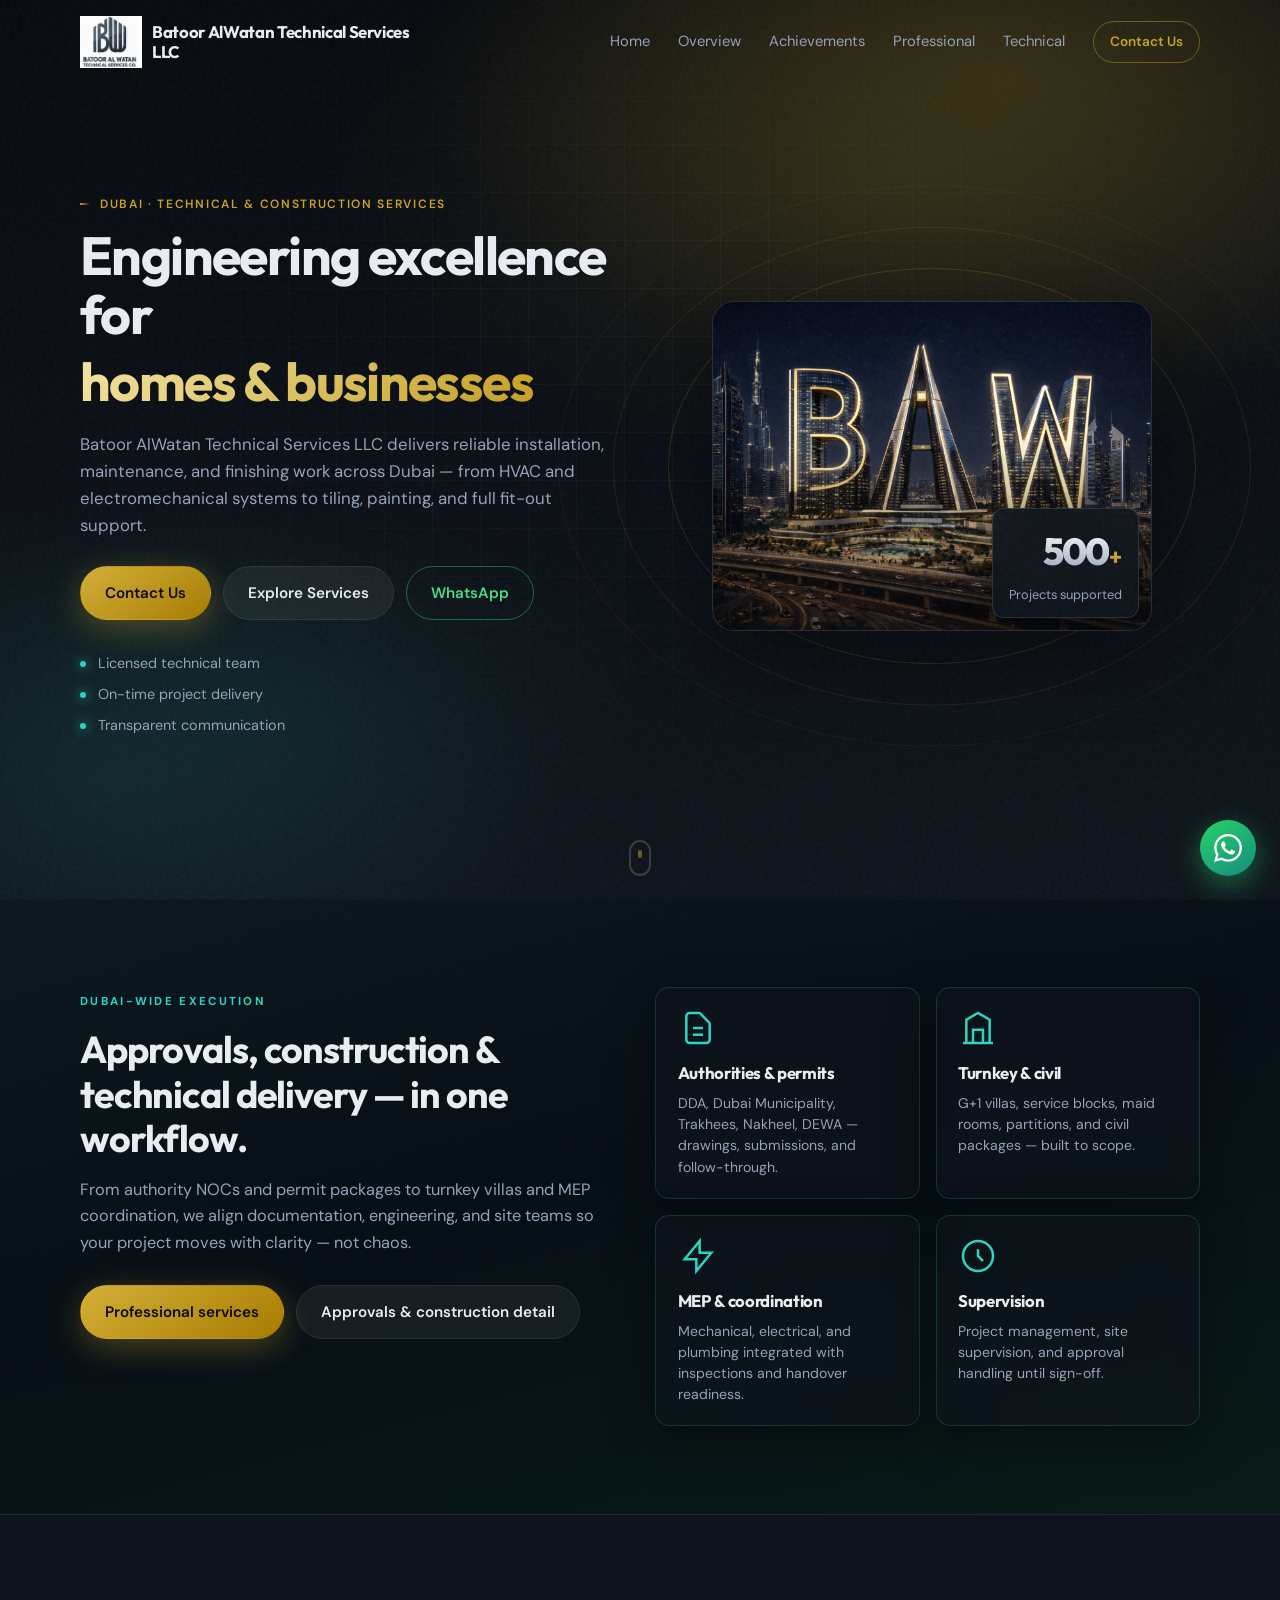
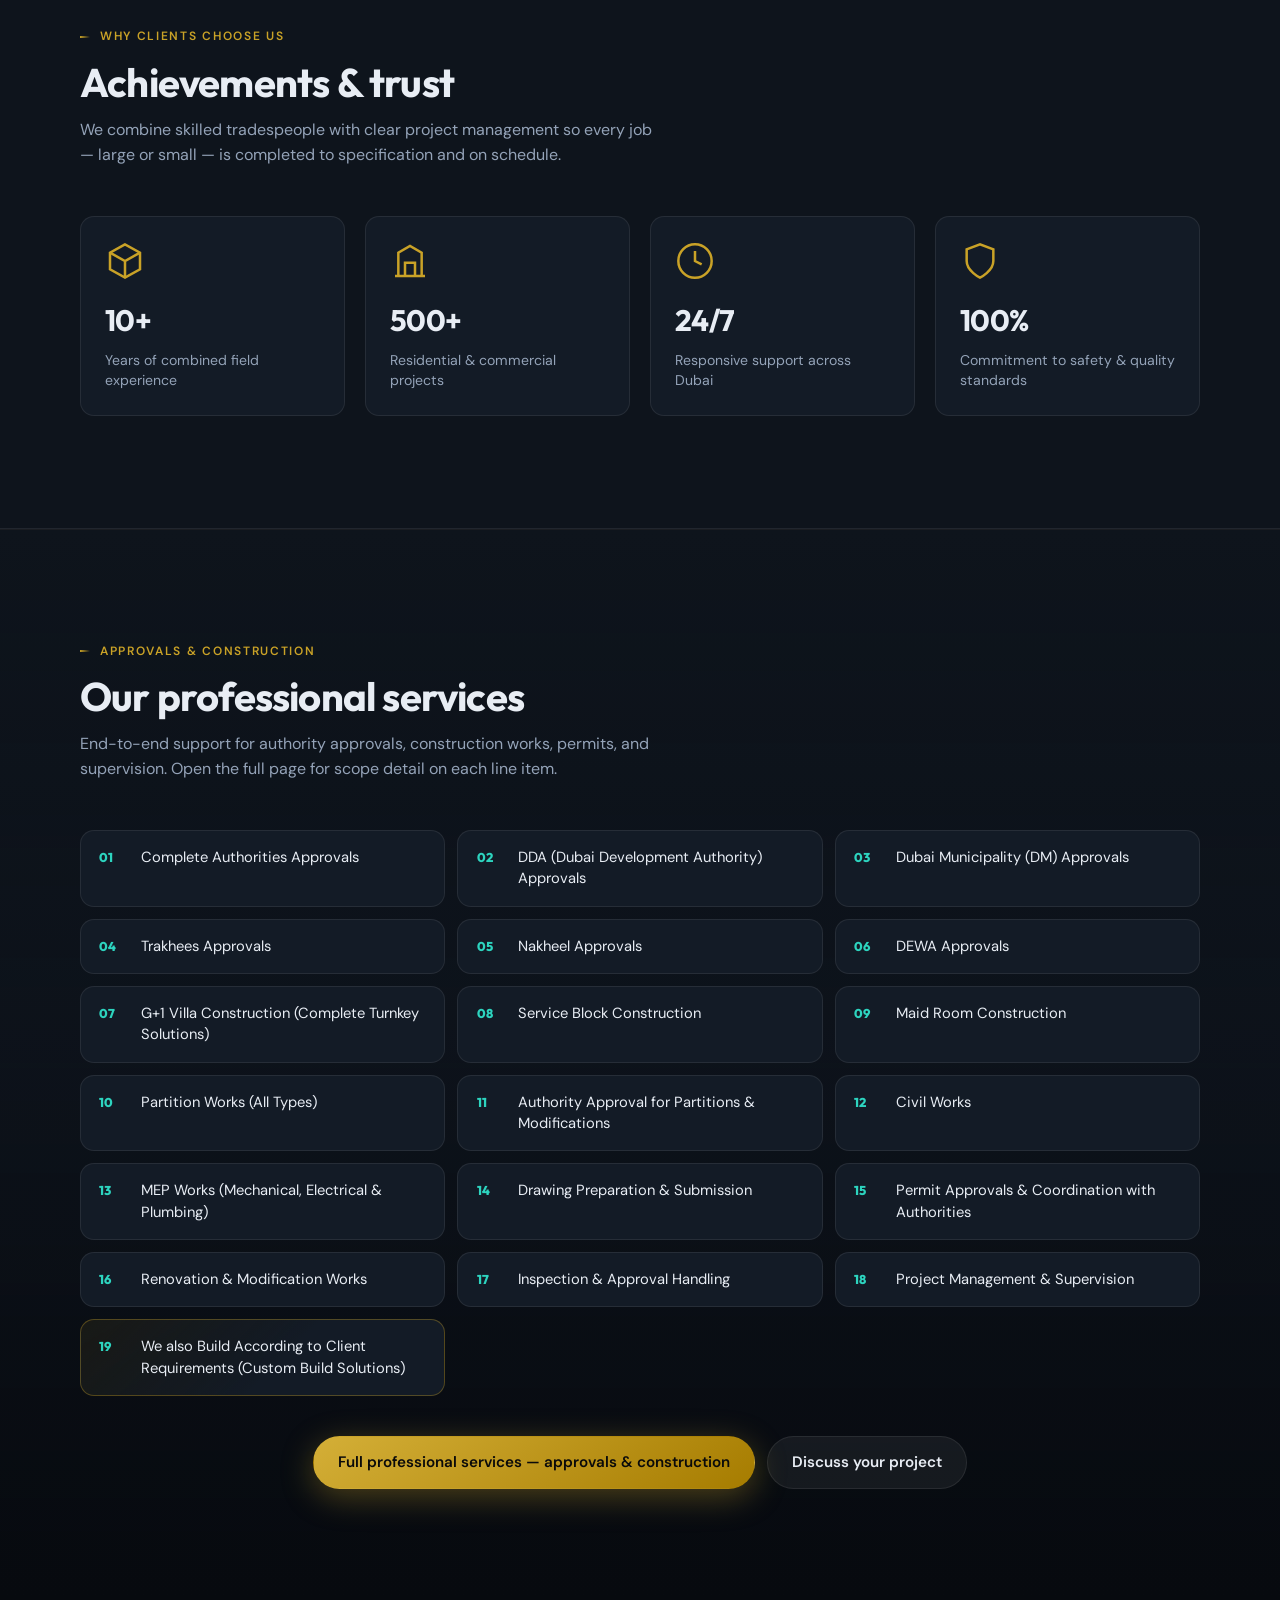
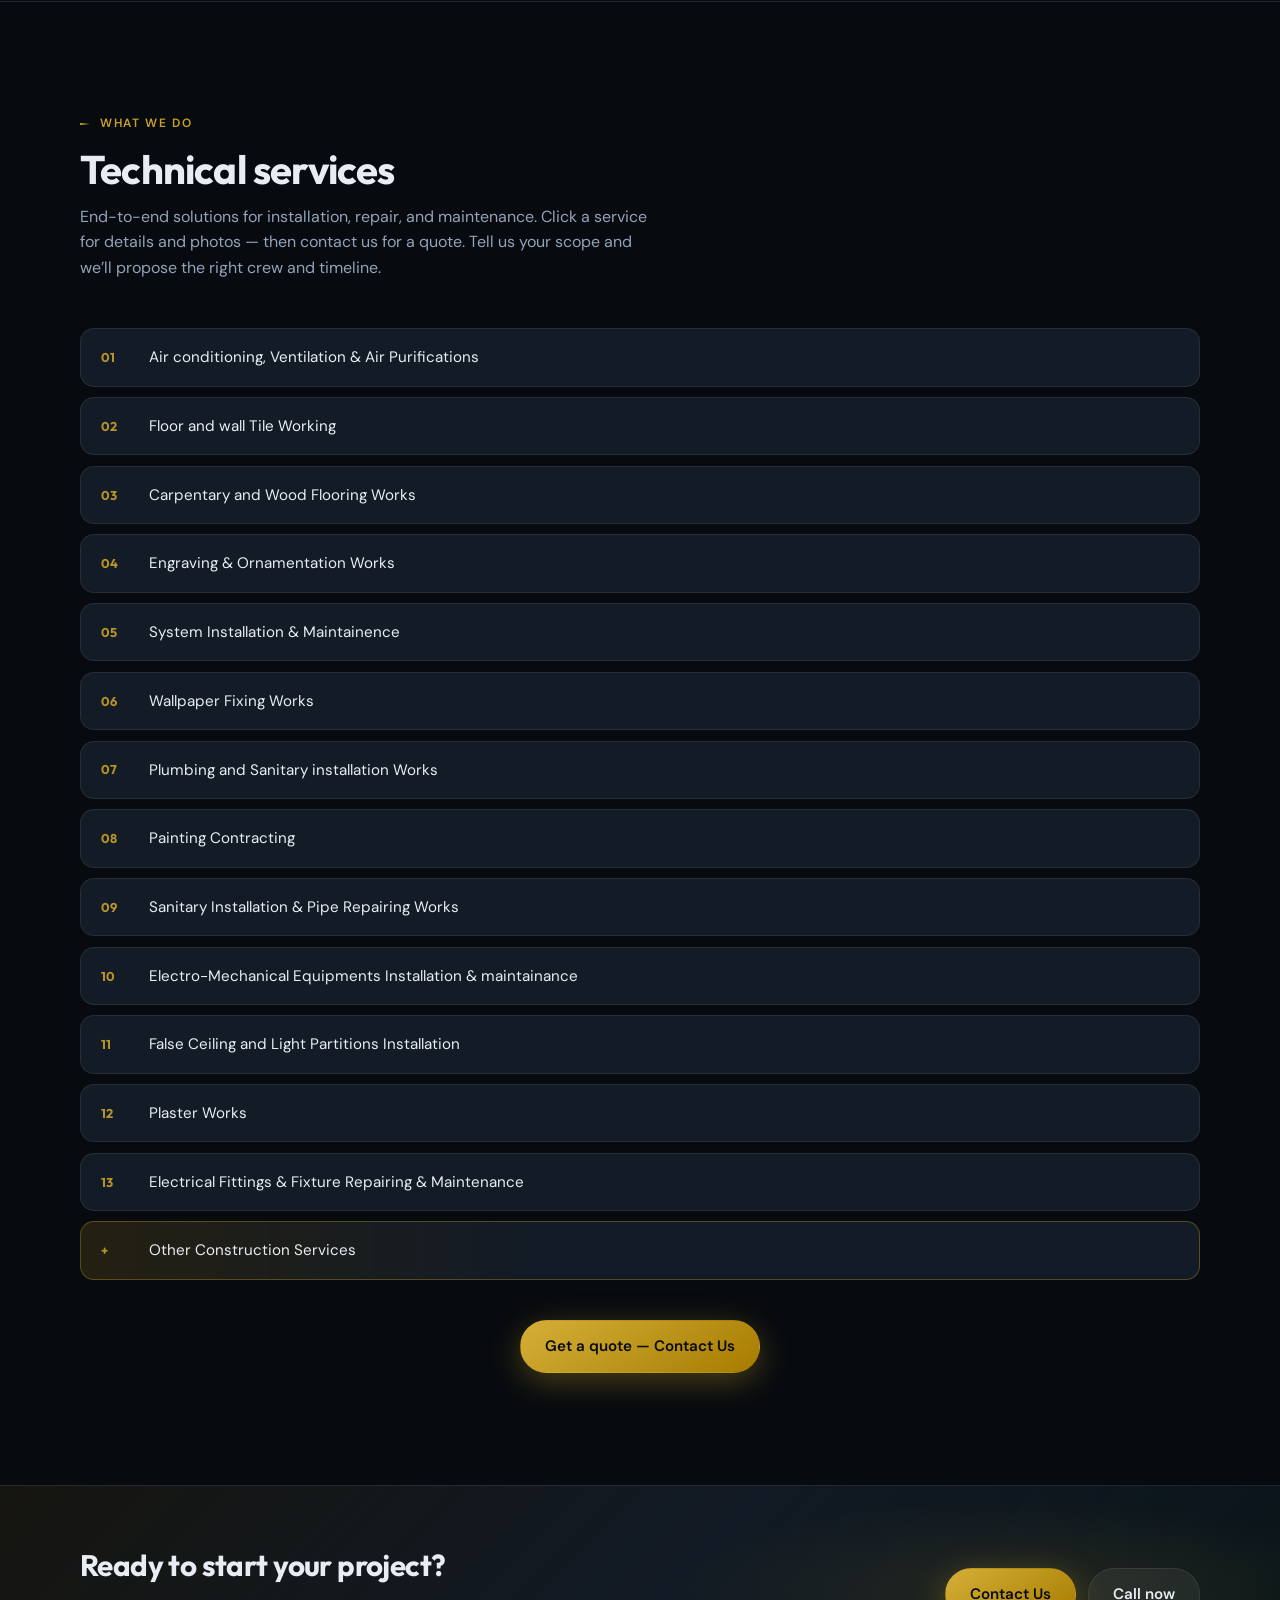
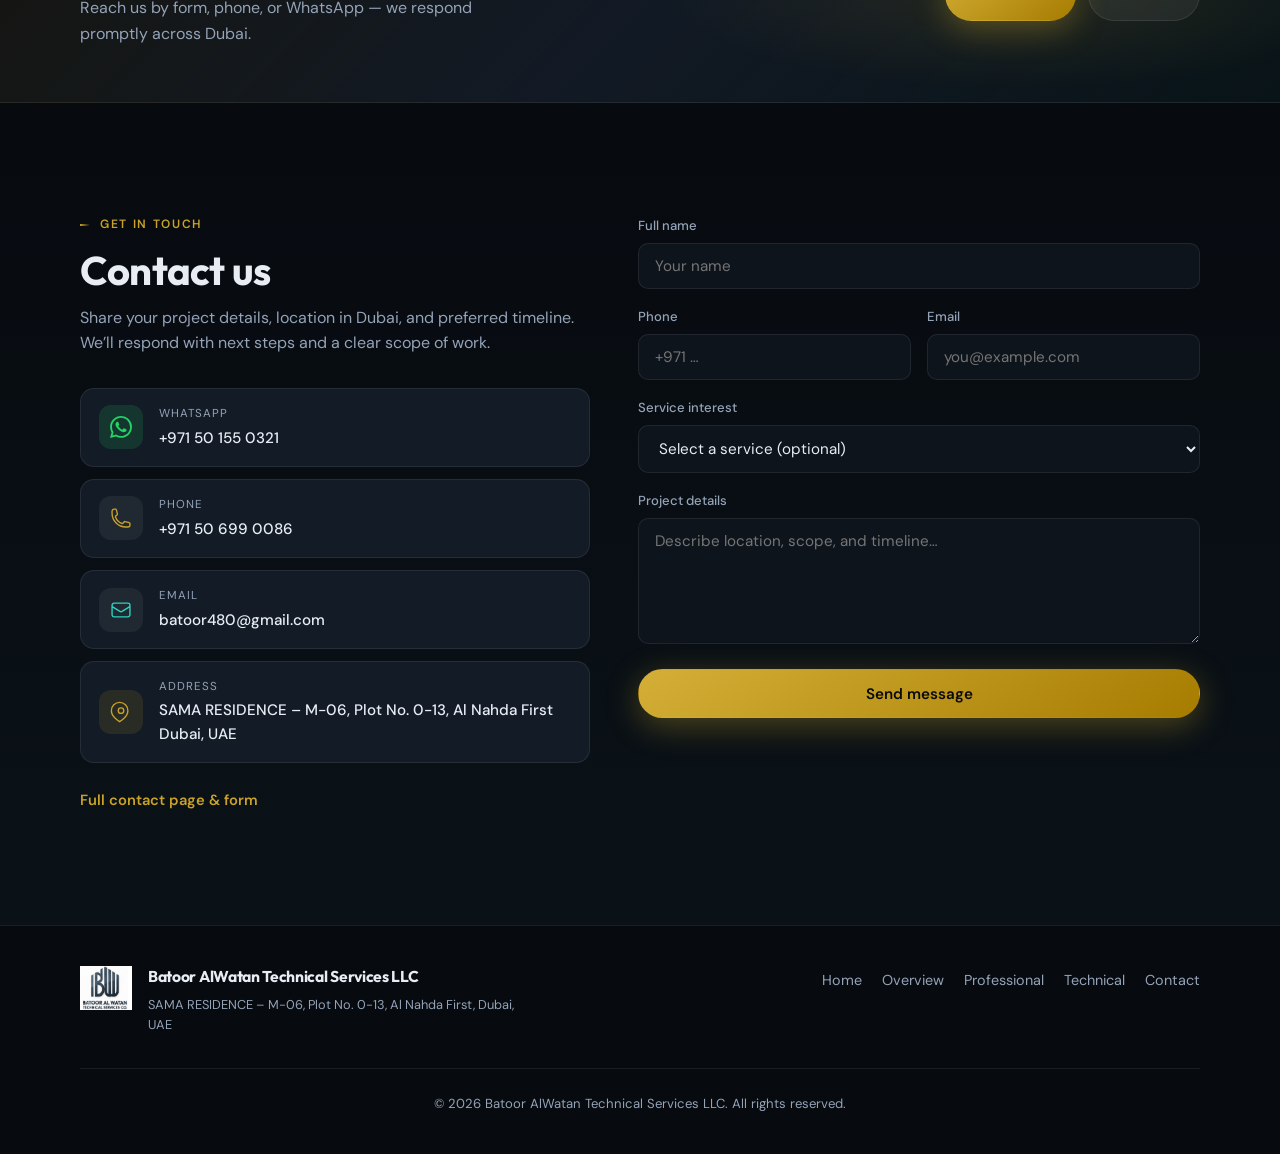
==== commit e4d9f299: "Updated with professional services" ====
--- a/index.html
+++ b/index.html
@@ -28,8 +28,10 @@
       </button>
       <nav class="nav" aria-label="Primary">
         <a href="#hero">Home</a>
+        <a href="#showcase">Overview</a>
         <a href="#achievements">Achievements</a>
-        <a href="#services">Services</a>
+        <a href="#professional-services">Professional</a>
+        <a href="#services">Technical</a>
         <a href="contact.html" class="btn btn--sm btn--outline nav__cta">Contact Us</a>
       </nav>
     </div>
@@ -85,9 +87,56 @@
           </div>
         </div>
       </div>
-      <a class="scroll-hint" href="#achievements" aria-label="Scroll to achievements">
+      <a class="scroll-hint" href="#showcase" aria-label="Scroll to overview">
         <span class="scroll-hint__mouse"></span>
       </a>
+    </section>
+
+    <section class="showcase" id="showcase" aria-labelledby="showcase-heading">
+      <div class="showcase__bg" aria-hidden="true"></div>
+      <div class="container showcase__layout">
+        <div class="showcase__copy reveal" data-reveal>
+          <span class="showcase__kicker">Dubai-wide execution</span>
+          <h2 id="showcase-heading" class="showcase__headline">Approvals, construction &amp; technical delivery — in one workflow.</h2>
+          <p class="showcase__lede">
+            From authority NOCs and permit packages to turnkey villas and MEP coordination, we align documentation, engineering, and site teams so your project moves with clarity — not chaos.
+          </p>
+          <div class="showcase__actions">
+            <a href="#professional-services" class="btn btn--primary btn--shine">Professional services</a>
+            <a href="professional-services.html" class="btn btn--ghost">Approvals &amp; construction detail</a>
+          </div>
+        </div>
+        <div class="showcase__panels">
+          <article class="showcase-panel reveal" data-reveal>
+            <div class="showcase-panel__icon" aria-hidden="true">
+              <svg viewBox="0 0 24 24" fill="none" stroke="currentColor" stroke-width="1.5"><path d="M9 12h6m-6 4h6m2 5H7a2 2 0 01-2-2V5a2 2 0 012-2h5.586a1 1 0 01.707.293l5.414 5.414a1 1 0 01.293.707V19a2 2 0 01-2 2z"/></svg>
+            </div>
+            <h3 class="showcase-panel__title">Authorities &amp; permits</h3>
+            <p class="showcase-panel__text">DDA, Dubai Municipality, Trakhees, Nakheel, DEWA — drawings, submissions, and follow-through.</p>
+          </article>
+          <article class="showcase-panel reveal" data-reveal data-reveal-delay="60">
+            <div class="showcase-panel__icon" aria-hidden="true">
+              <svg viewBox="0 0 24 24" fill="none" stroke="currentColor" stroke-width="1.5"><path d="M3 21h18M5 21V7l7-4 7 4v14"/><path d="M9 21v-8h6v8"/></svg>
+            </div>
+            <h3 class="showcase-panel__title">Turnkey &amp; civil</h3>
+            <p class="showcase-panel__text">G+1 villas, service blocks, maid rooms, partitions, and civil packages — built to scope.</p>
+          </article>
+          <article class="showcase-panel reveal" data-reveal data-reveal-delay="120">
+            <div class="showcase-panel__icon" aria-hidden="true">
+              <svg viewBox="0 0 24 24" fill="none" stroke="currentColor" stroke-width="1.5"><path d="M13 10V3L4 14h7v7l9-11h-7z"/></svg>
+            </div>
+            <h3 class="showcase-panel__title">MEP &amp; coordination</h3>
+            <p class="showcase-panel__text">Mechanical, electrical, and plumbing integrated with inspections and handover readiness.</p>
+          </article>
+          <article class="showcase-panel reveal" data-reveal data-reveal-delay="180">
+            <div class="showcase-panel__icon" aria-hidden="true">
+              <svg viewBox="0 0 24 24" fill="none" stroke="currentColor" stroke-width="1.5"><path d="M12 8v4l3 3m6-3a9 9 0 11-18 0 9 9 0 0118 0z"/></svg>
+            </div>
+            <h3 class="showcase-panel__title">Supervision</h3>
+            <p class="showcase-panel__text">Project management, site supervision, and approval handling until sign-off.</p>
+          </article>
+        </div>
+      </div>
     </section>
 
     <section class="section achievements" id="achievements">
@@ -128,6 +177,43 @@
             <p class="stat-card__value">100%</p>
             <p class="stat-card__label">Commitment to safety &amp; quality standards</p>
           </article>
+        </div>
+      </div>
+    </section>
+
+    <section class="section pro-services" id="professional-services">
+      <div class="container">
+        <header class="section__head reveal" data-reveal>
+          <p class="eyebrow eyebrow--line">Approvals &amp; construction</p>
+          <h2 class="section__title">Our professional services</h2>
+          <p class="section__desc">
+            End-to-end support for authority approvals, construction works, permits, and supervision. Open the full page for scope detail on each line item.
+          </p>
+        </header>
+        <ul class="pro-services__grid">
+          <li class="pro-services__item reveal" data-reveal><a class="pro-card" href="professional-services.html#ps-1"><span class="pro-card__n">01</span><span class="pro-card__text">Complete Authorities Approvals</span></a></li>
+          <li class="pro-services__item reveal" data-reveal data-reveal-delay="20"><a class="pro-card" href="professional-services.html#ps-2"><span class="pro-card__n">02</span><span class="pro-card__text">DDA (Dubai Development Authority) Approvals</span></a></li>
+          <li class="pro-services__item reveal" data-reveal data-reveal-delay="40"><a class="pro-card" href="professional-services.html#ps-3"><span class="pro-card__n">03</span><span class="pro-card__text">Dubai Municipality (DM) Approvals</span></a></li>
+          <li class="pro-services__item reveal" data-reveal data-reveal-delay="60"><a class="pro-card" href="professional-services.html#ps-4"><span class="pro-card__n">04</span><span class="pro-card__text">Trakhees Approvals</span></a></li>
+          <li class="pro-services__item reveal" data-reveal data-reveal-delay="80"><a class="pro-card" href="professional-services.html#ps-5"><span class="pro-card__n">05</span><span class="pro-card__text">Nakheel Approvals</span></a></li>
+          <li class="pro-services__item reveal" data-reveal data-reveal-delay="100"><a class="pro-card" href="professional-services.html#ps-6"><span class="pro-card__n">06</span><span class="pro-card__text">DEWA Approvals</span></a></li>
+          <li class="pro-services__item reveal" data-reveal data-reveal-delay="120"><a class="pro-card" href="professional-services.html#ps-7"><span class="pro-card__n">07</span><span class="pro-card__text">G+1 Villa Construction (Complete Turnkey Solutions)</span></a></li>
+          <li class="pro-services__item reveal" data-reveal data-reveal-delay="140"><a class="pro-card" href="professional-services.html#ps-8"><span class="pro-card__n">08</span><span class="pro-card__text">Service Block Construction</span></a></li>
+          <li class="pro-services__item reveal" data-reveal data-reveal-delay="160"><a class="pro-card" href="professional-services.html#ps-9"><span class="pro-card__n">09</span><span class="pro-card__text">Maid Room Construction</span></a></li>
+          <li class="pro-services__item reveal" data-reveal data-reveal-delay="180"><a class="pro-card" href="professional-services.html#ps-10"><span class="pro-card__n">10</span><span class="pro-card__text">Partition Works (All Types)</span></a></li>
+          <li class="pro-services__item reveal" data-reveal data-reveal-delay="200"><a class="pro-card" href="professional-services.html#ps-11"><span class="pro-card__n">11</span><span class="pro-card__text">Authority Approval for Partitions &amp; Modifications</span></a></li>
+          <li class="pro-services__item reveal" data-reveal data-reveal-delay="220"><a class="pro-card" href="professional-services.html#ps-12"><span class="pro-card__n">12</span><span class="pro-card__text">Civil Works</span></a></li>
+          <li class="pro-services__item reveal" data-reveal data-reveal-delay="240"><a class="pro-card" href="professional-services.html#ps-13"><span class="pro-card__n">13</span><span class="pro-card__text">MEP Works (Mechanical, Electrical &amp; Plumbing)</span></a></li>
+          <li class="pro-services__item reveal" data-reveal data-reveal-delay="260"><a class="pro-card" href="professional-services.html#ps-14"><span class="pro-card__n">14</span><span class="pro-card__text">Drawing Preparation &amp; Submission</span></a></li>
+          <li class="pro-services__item reveal" data-reveal data-reveal-delay="280"><a class="pro-card" href="professional-services.html#ps-15"><span class="pro-card__n">15</span><span class="pro-card__text">Permit Approvals &amp; Coordination with Authorities</span></a></li>
+          <li class="pro-services__item reveal" data-reveal data-reveal-delay="300"><a class="pro-card" href="professional-services.html#ps-16"><span class="pro-card__n">16</span><span class="pro-card__text">Renovation &amp; Modification Works</span></a></li>
+          <li class="pro-services__item reveal" data-reveal data-reveal-delay="320"><a class="pro-card" href="professional-services.html#ps-17"><span class="pro-card__n">17</span><span class="pro-card__text">Inspection &amp; Approval Handling</span></a></li>
+          <li class="pro-services__item reveal" data-reveal data-reveal-delay="340"><a class="pro-card" href="professional-services.html#ps-18"><span class="pro-card__n">18</span><span class="pro-card__text">Project Management &amp; Supervision</span></a></li>
+          <li class="pro-services__item reveal" data-reveal data-reveal-delay="360"><a class="pro-card pro-card--accent" href="professional-services.html#ps-19"><span class="pro-card__n">19</span><span class="pro-card__text">We also Build According to Client Requirements (Custom Build Solutions)</span></a></li>
+        </ul>
+        <div class="pro-services__cta reveal" data-reveal>
+          <a href="professional-services.html" class="btn btn--primary btn--shine">Full professional services — approvals &amp; construction</a>
+          <a href="contact.html" class="btn btn--ghost">Discuss your project</a>
         </div>
       </div>
     </section>
@@ -318,8 +404,9 @@
       </div>
       <div class="footer__links">
         <a href="#hero">Home</a>
-        <a href="#achievements">Achievements</a>
-        <a href="#services">Services</a>
+        <a href="#showcase">Overview</a>
+        <a href="#professional-services">Professional</a>
+        <a href="#services">Technical</a>
         <a href="contact.html">Contact</a>
       </div>
       <p class="footer__copy">&copy; <span id="year"></span> Batoor AlWatan Technical Services LLC. All rights reserved.</p>
--- a/assets/css/style.css
+++ b/assets/css/style.css
@@ -1455,6 +1455,394 @@
   }
 }
 
+/* Post-hero showcase (distinct layout) */
+.showcase {
+  position: relative;
+  padding: clamp(3.5rem, 10vw, 5.5rem) 0;
+  margin-top: -1px;
+  overflow: hidden;
+}
+
+.showcase__bg {
+  position: absolute;
+  inset: 0;
+  background:
+    linear-gradient(165deg, rgba(13, 25, 32, 0.98) 0%, rgba(7, 15, 22, 1) 45%, rgba(10, 28, 26, 0.95) 100%),
+    radial-gradient(ellipse 90% 80% at 10% 20%, rgba(45, 212, 191, 0.09) 0%, transparent 55%),
+    radial-gradient(ellipse 70% 60% at 90% 80%, rgba(201, 162, 39, 0.08) 0%, transparent 50%);
+  z-index: 0;
+}
+
+.showcase__bg::after {
+  content: "";
+  position: absolute;
+  inset: 0;
+  background-image: radial-gradient(rgba(255, 255, 255, 0.06) 1px, transparent 1px);
+  background-size: 28px 28px;
+  opacity: 0.35;
+  mask-image: linear-gradient(180deg, black 0%, transparent 92%);
+}
+
+.showcase__layout {
+  position: relative;
+  z-index: 1;
+  display: grid;
+  grid-template-columns: 1fr 1.05fr;
+  gap: clamp(2rem, 5vw, 3.5rem);
+  align-items: start;
+}
+
+@media (max-width: 960px) {
+  .showcase__layout {
+    grid-template-columns: 1fr;
+  }
+}
+
+.showcase__kicker {
+  display: inline-block;
+  font-size: 0.72rem;
+  font-weight: 700;
+  letter-spacing: 0.2em;
+  text-transform: uppercase;
+  color: var(--teal);
+  margin-bottom: 1rem;
+}
+
+.showcase__headline {
+  font-family: var(--font-display);
+  font-size: clamp(1.65rem, 3.8vw, 2.35rem);
+  font-weight: 700;
+  line-height: 1.18;
+  letter-spacing: -0.03em;
+  margin: 0 0 1rem;
+  color: var(--text);
+  max-width: 22ch;
+}
+
+.showcase__lede {
+  margin: 0 0 1.75rem;
+  color: var(--text-muted);
+  font-size: 1.02rem;
+  line-height: 1.65;
+  max-width: 52ch;
+}
+
+.showcase__actions {
+  display: flex;
+  flex-wrap: wrap;
+  gap: 0.75rem;
+}
+
+.showcase__panels {
+  display: grid;
+  grid-template-columns: 1fr 1fr;
+  gap: 1rem;
+}
+
+@media (max-width: 520px) {
+  .showcase__panels {
+    grid-template-columns: 1fr;
+  }
+}
+
+.showcase-panel {
+  padding: 1.25rem 1.35rem;
+  border-radius: var(--radius);
+  background: rgba(14, 20, 28, 0.65);
+  border: 1px solid rgba(45, 212, 191, 0.18);
+  box-shadow: 0 16px 48px rgba(0, 0, 0, 0.35);
+  backdrop-filter: blur(10px);
+  -webkit-backdrop-filter: blur(10px);
+  transition: border-color 0.3s, transform 0.35s var(--ease-out);
+}
+
+.showcase-panel:hover {
+  border-color: rgba(45, 212, 191, 0.35);
+  transform: translateY(-3px);
+}
+
+.showcase-panel__icon {
+  width: 40px;
+  height: 40px;
+  color: var(--teal);
+  margin-bottom: 0.75rem;
+}
+
+.showcase-panel__icon svg {
+  width: 100%;
+  height: 100%;
+}
+
+.showcase-panel__title {
+  font-family: var(--font-display);
+  font-size: 1.05rem;
+  font-weight: 700;
+  margin: 0 0 0.4rem;
+  letter-spacing: -0.02em;
+}
+
+.showcase-panel__text {
+  margin: 0;
+  font-size: 0.88rem;
+  color: var(--text-muted);
+  line-height: 1.5;
+}
+
+/* Professional services (home grid) */
+.pro-services {
+  background: linear-gradient(180deg, var(--bg-surface) 0%, rgba(19, 27, 38, 0.5) 50%, var(--bg-deep) 100%);
+  border-block: 1px solid var(--border);
+}
+
+.pro-services__grid {
+  list-style: none;
+  margin: 0;
+  padding: 0;
+  display: grid;
+  grid-template-columns: repeat(auto-fill, minmax(280px, 1fr));
+  gap: 0.75rem;
+}
+
+.pro-services__item {
+  margin: 0;
+  padding: 0;
+}
+
+.pro-card {
+  display: flex;
+  align-items: flex-start;
+  gap: 0.85rem;
+  width: 100%;
+  box-sizing: border-box;
+  min-height: 100%;
+  padding: 1rem 1.15rem;
+  background: var(--bg-elevated);
+  border: 1px solid var(--border);
+  border-radius: var(--radius);
+  text-decoration: none;
+  color: inherit;
+  transition: transform 0.3s var(--ease-out), border-color 0.25s, box-shadow 0.3s;
+}
+
+.pro-card:hover {
+  transform: translateY(-2px);
+  border-color: rgba(201, 162, 39, 0.28);
+  box-shadow: 0 12px 36px rgba(0, 0, 0, 0.28);
+}
+
+.pro-card:focus-visible {
+  outline: 2px solid var(--accent);
+  outline-offset: 2px;
+}
+
+.pro-card__n {
+  flex-shrink: 0;
+  font-family: var(--font-display);
+  font-size: 0.8rem;
+  font-weight: 800;
+  color: var(--teal);
+  min-width: 1.75rem;
+}
+
+.pro-card__text {
+  font-size: 0.92rem;
+  line-height: 1.45;
+}
+
+.pro-card--accent {
+  border-color: rgba(201, 162, 39, 0.35);
+  background: linear-gradient(135deg, rgba(201, 162, 39, 0.08) 0%, var(--bg-elevated) 55%);
+}
+
+.pro-services__cta {
+  margin-top: 2.5rem;
+  display: flex;
+  flex-wrap: wrap;
+  gap: 0.75rem;
+  justify-content: center;
+  align-items: center;
+}
+
+/* Professional services full page */
+.pro-page {
+  padding-top: 4.5rem;
+}
+
+.pro-page__hero {
+  position: relative;
+  padding: clamp(3rem, 8vw, 4.5rem) 0 clamp(2rem, 4vw, 3rem);
+  overflow: hidden;
+}
+
+.pro-page__hero-inner {
+  position: relative;
+  max-width: 800px;
+}
+
+.pro-page__title {
+  font-family: var(--font-display);
+  font-size: clamp(1.85rem, 4vw, 2.65rem);
+  font-weight: 700;
+  line-height: 1.15;
+  letter-spacing: -0.03em;
+  margin: 0 0 1rem;
+}
+
+.pro-page__lead {
+  color: var(--text-muted);
+  font-size: 1.05rem;
+  line-height: 1.65;
+  margin: 0 0 1.5rem;
+}
+
+.pro-page__jump {
+  display: flex;
+  flex-wrap: wrap;
+  gap: 1rem 1.5rem;
+}
+
+.pro-page__toc {
+  padding: 1.5rem 0 0;
+}
+
+.pro-toc {
+  padding: 1.25rem 1.5rem;
+  border-radius: var(--radius);
+  border: 1px solid var(--border);
+  background: var(--bg-elevated);
+}
+
+.pro-toc__title {
+  font-size: 0.75rem;
+  text-transform: uppercase;
+  letter-spacing: 0.12em;
+  color: var(--accent);
+  margin: 0 0 0.75rem;
+}
+
+.pro-toc__list {
+  margin: 0;
+  padding-left: 1.2rem;
+  color: var(--text-muted);
+  font-size: 0.9rem;
+  line-height: 1.7;
+}
+
+.pro-toc__list a {
+  color: var(--text);
+  font-weight: 600;
+}
+
+.pro-toc__list a:hover {
+  color: var(--accent);
+}
+
+.pro-section {
+  padding-top: 2rem;
+}
+
+.pro-section__h {
+  font-family: var(--font-display);
+  font-size: clamp(1.35rem, 3vw, 1.75rem);
+  margin: 0 0 0.75rem;
+}
+
+.pro-section__intro {
+  color: var(--text-muted);
+  margin: 0 0 2rem;
+  max-width: 62ch;
+  line-height: 1.6;
+}
+
+.pro-band {
+  margin: 2.5rem 0 1.5rem;
+  padding: 1rem 1.25rem;
+  border-radius: var(--radius);
+  border-left: 4px solid var(--teal);
+  background: rgba(45, 212, 191, 0.06);
+  color: var(--text-muted);
+  font-size: 0.95rem;
+  line-height: 1.5;
+}
+
+.pro-band strong {
+  color: var(--text);
+}
+
+.pro-detail {
+  padding: 1.35rem 0;
+  border-bottom: 1px solid var(--border);
+  scroll-margin-top: 6rem;
+}
+
+.pro-detail:last-of-type {
+  border-bottom: none;
+}
+
+.pro-detail__title {
+  font-family: var(--font-display);
+  font-size: 1.08rem;
+  font-weight: 700;
+  margin: 0 0 0.5rem;
+  line-height: 1.35;
+  letter-spacing: -0.02em;
+  display: flex;
+  align-items: baseline;
+  gap: 0.5rem;
+  flex-wrap: wrap;
+}
+
+.pro-detail__n {
+  display: inline-flex;
+  align-items: center;
+  justify-content: center;
+  min-width: 1.75rem;
+  height: 1.75rem;
+  padding: 0 0.35rem;
+  border-radius: 8px;
+  background: rgba(201, 162, 39, 0.15);
+  color: var(--accent);
+  font-size: 0.8rem;
+  font-weight: 800;
+  flex-shrink: 0;
+}
+
+.pro-detail__text {
+  margin: 0;
+  color: var(--text-muted);
+  line-height: 1.65;
+  max-width: 72ch;
+}
+
+.pro-page__cta {
+  padding: clamp(3rem, 8vw, 4.5rem) 0;
+  margin-top: 1rem;
+  border-top: 1px solid var(--border);
+  background: linear-gradient(180deg, var(--bg-deep) 0%, rgba(201, 162, 39, 0.05) 100%);
+}
+
+.pro-page__cta-inner {
+  text-align: center;
+}
+
+.pro-page__cta-title {
+  font-family: var(--font-display);
+  font-size: clamp(1.35rem, 3vw, 1.85rem);
+  margin: 0 0 0.5rem;
+}
+
+.pro-page__cta-desc {
+  color: var(--text-muted);
+  margin: 0 0 1.5rem;
+}
+
+.pro-page__cta-actions {
+  display: flex;
+  flex-wrap: wrap;
+  gap: 0.75rem;
+  justify-content: center;
+}
+
 /* Service detail page */
 .service-page {
   padding-top: 4.5rem;
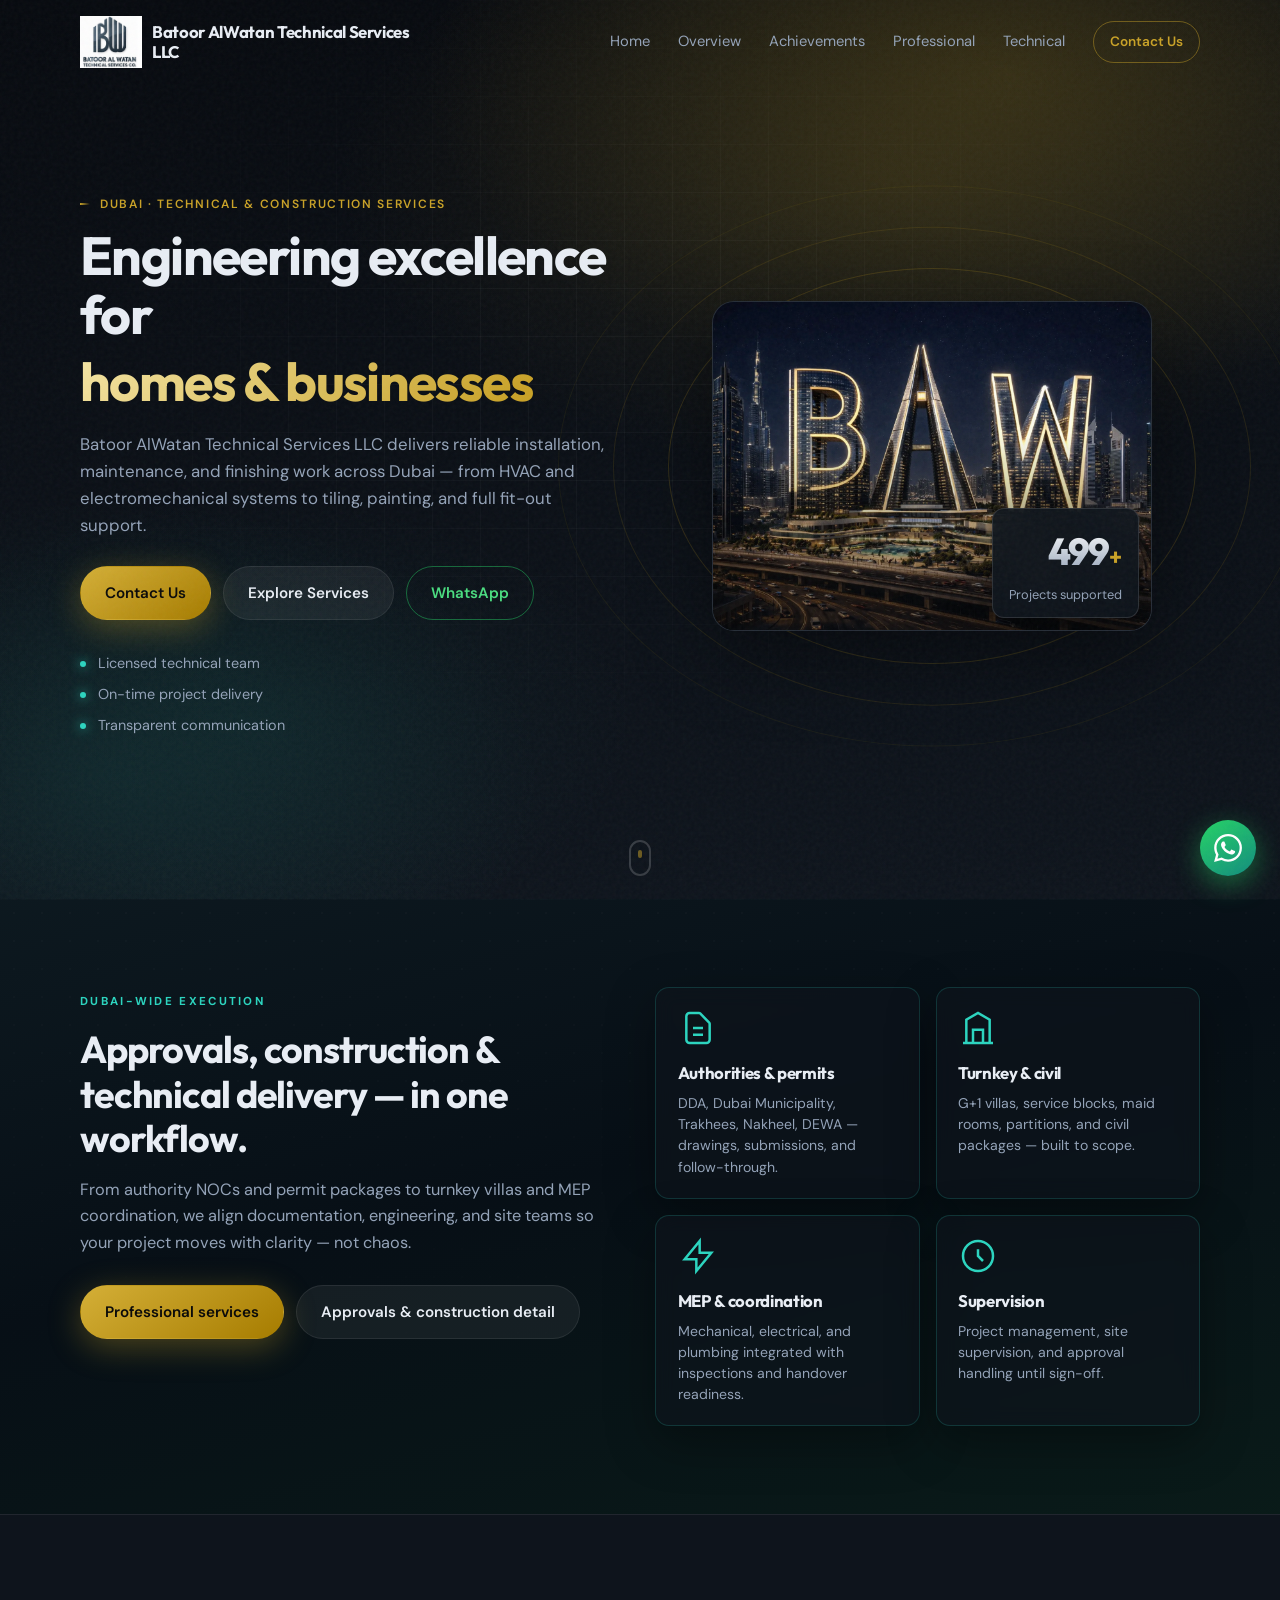
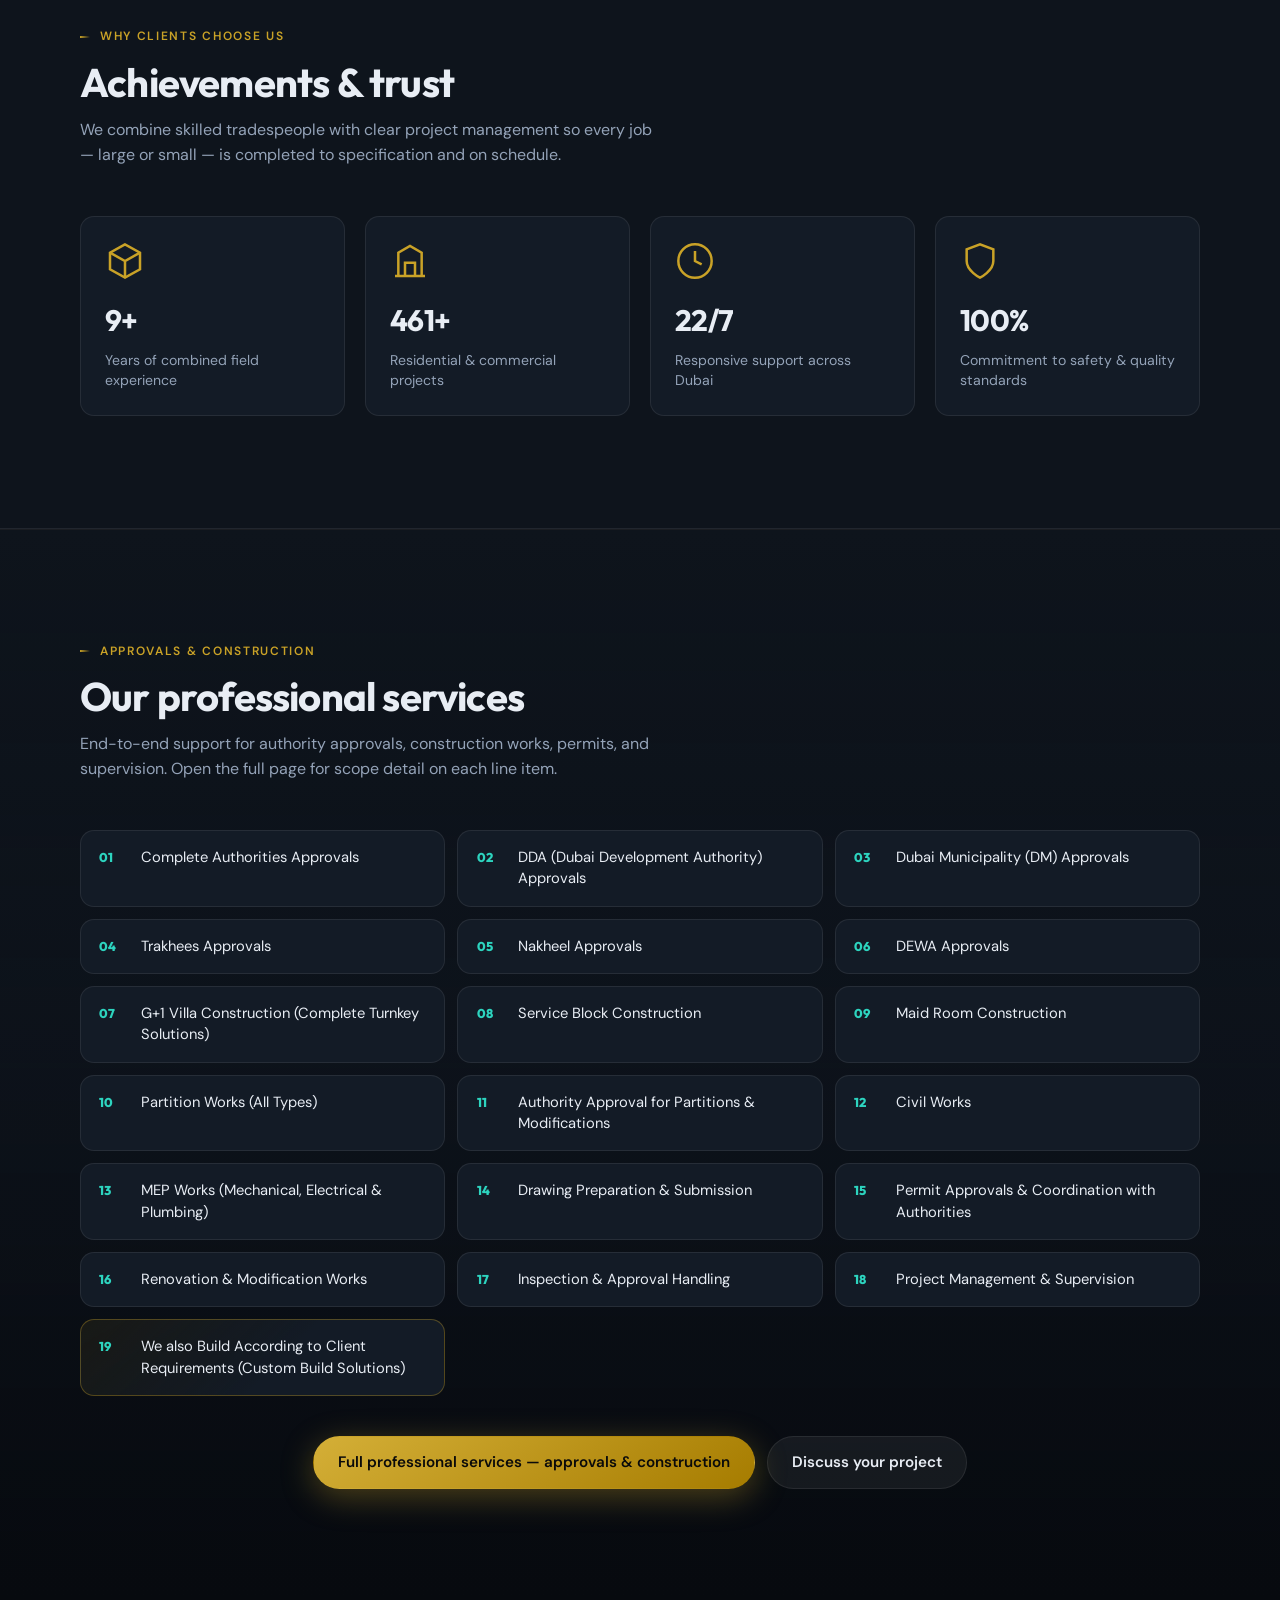
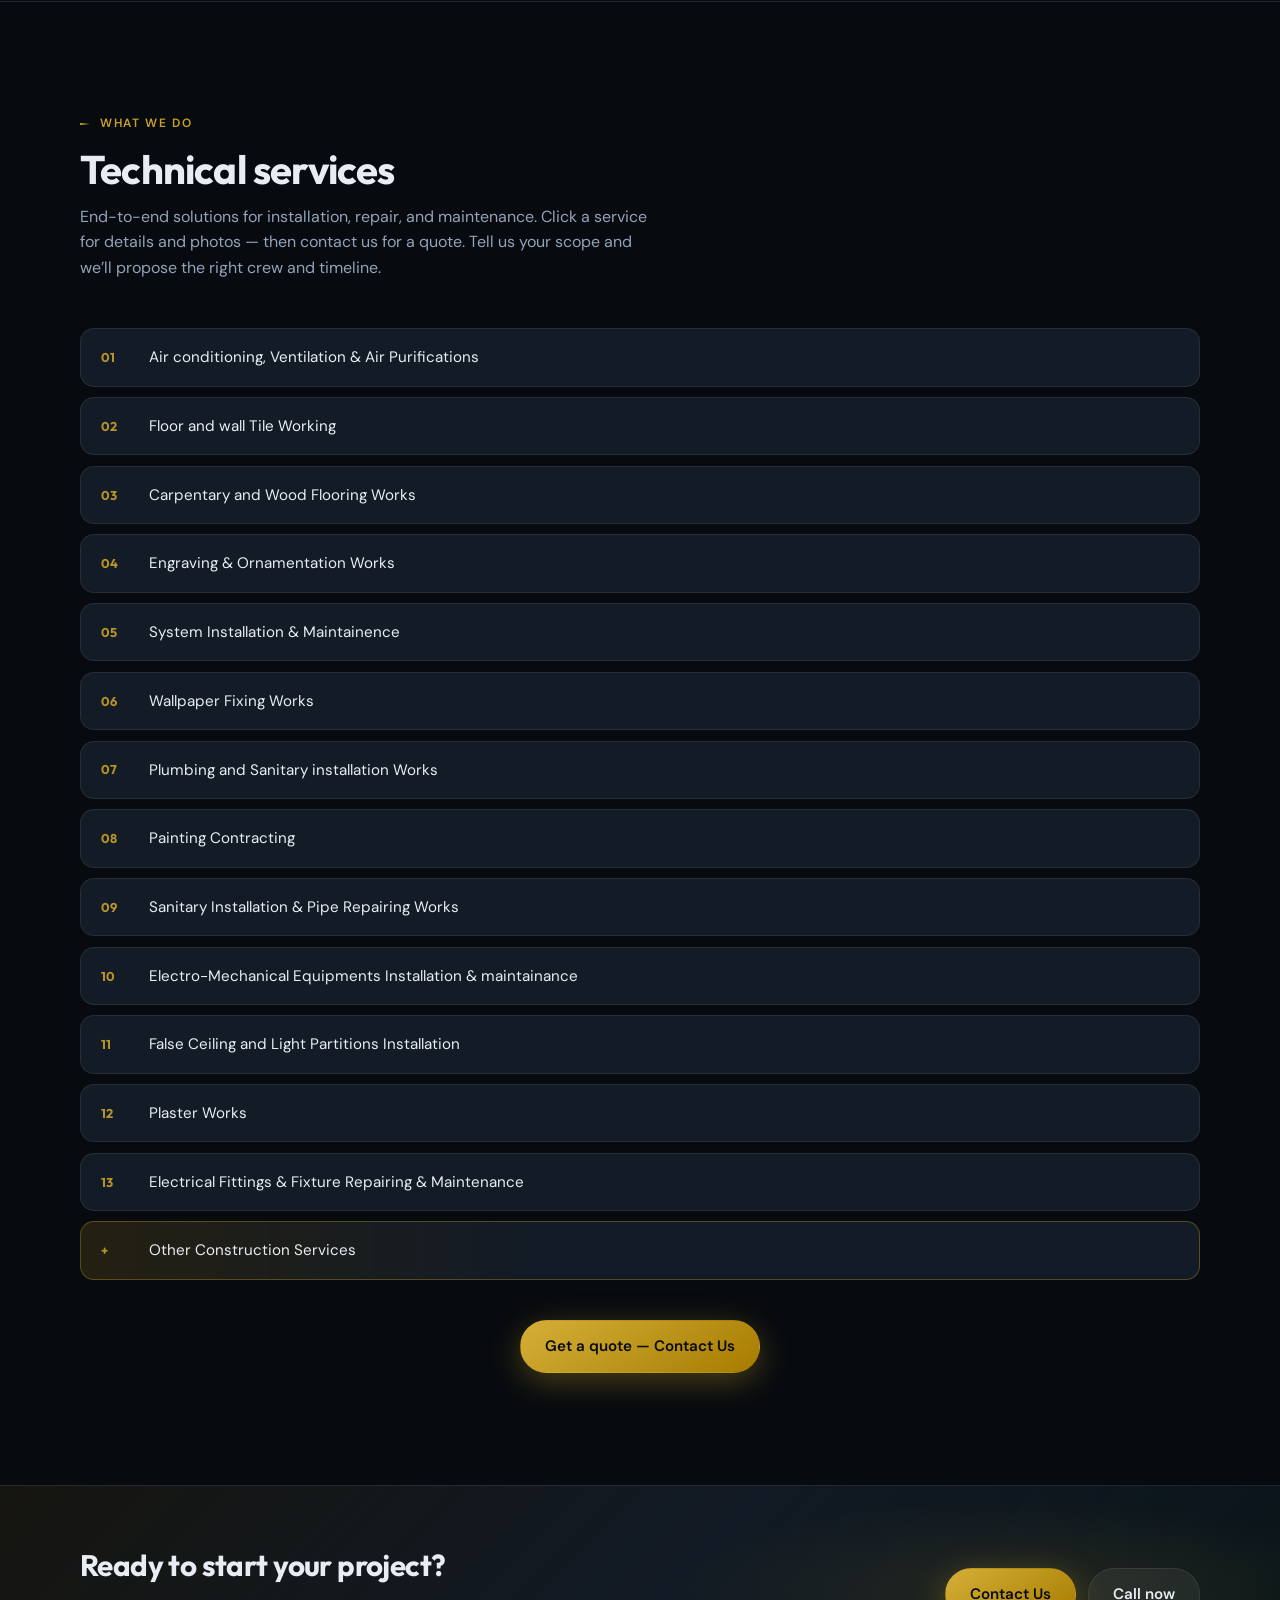
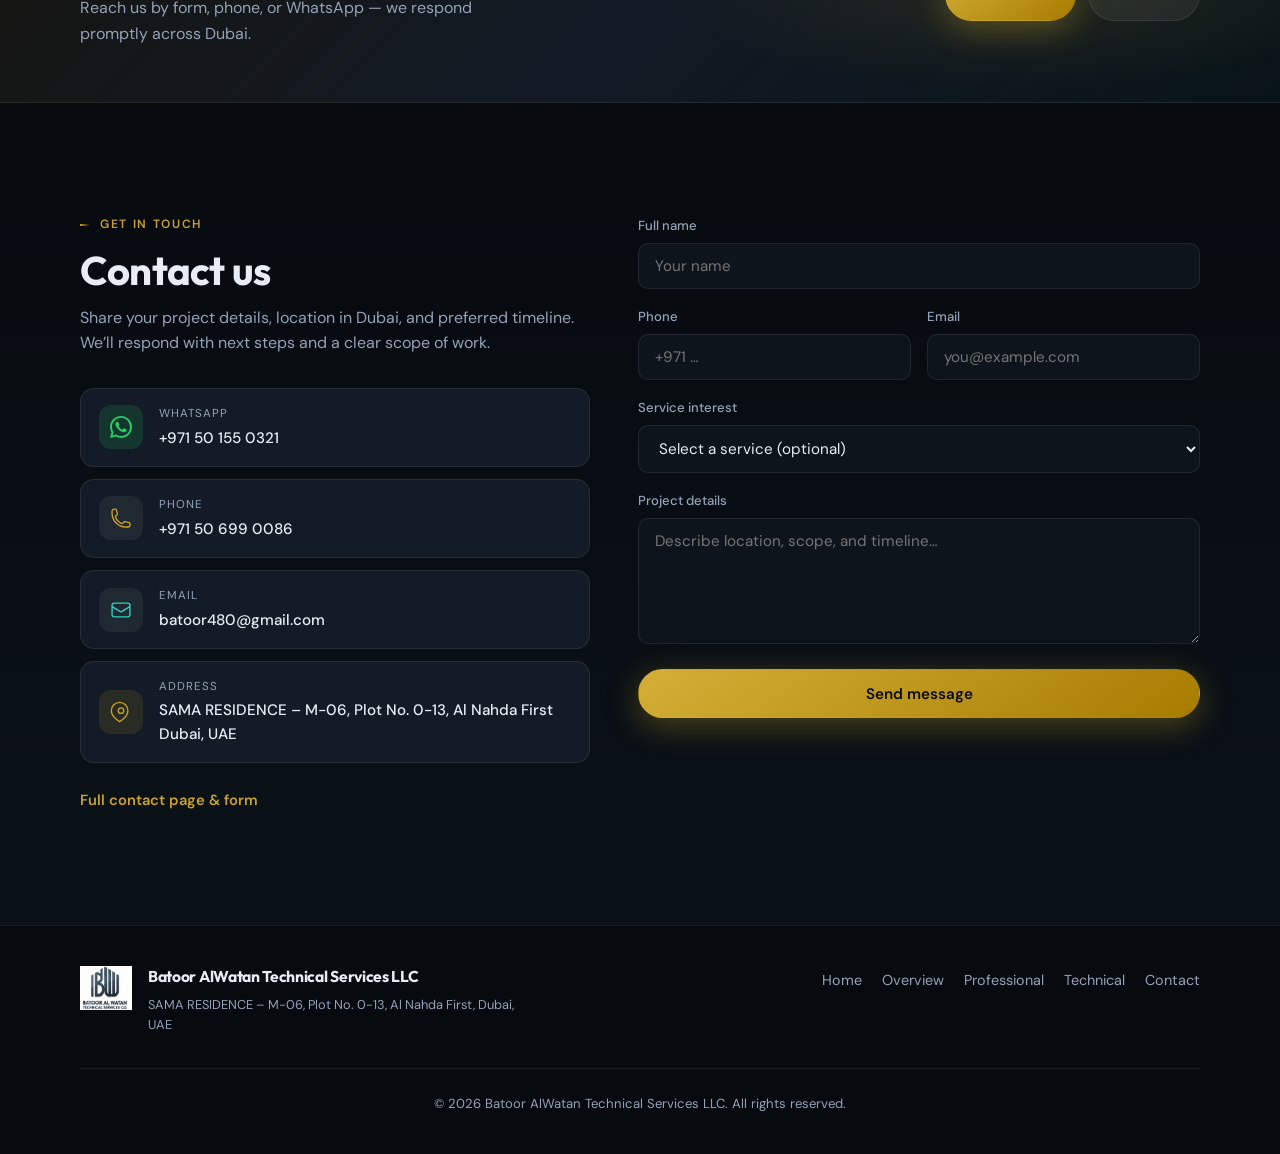
==== commit d2df0946: "Updated code and images to webp" ====
--- a/index.html
+++ b/index.html
@@ -8,8 +8,8 @@
   <link rel="preconnect" href="https://fonts.googleapis.com" />
   <link rel="preconnect" href="https://fonts.gstatic.com" crossorigin />
   <link href="https://fonts.googleapis.com/css2?family=DM+Sans:ital,opsz,wght@0,9..40,400;0,9..40,500;0,9..40,600;0,9..40,700;1,9..40,400&family=Outfit:wght@400;500;600;700&display=swap" rel="stylesheet" />
-  <link rel="icon" href="assets/images/logo.jpeg" type="image/jpeg" />
-  <link rel="apple-touch-icon" href="assets/images/logo.jpeg" />
+  <link rel="icon" href="assets/images/logo.webp" type="image/webp" />
+  <link rel="apple-touch-icon" href="assets/images/logo.webp" />
   <link rel="stylesheet" href="assets/css/style.css" />
 </head>
 <body>
@@ -20,7 +20,7 @@
   <header class="header" id="top">
     <div class="container header__inner">
       <a class="logo" href="#top">
-        <img class="logo__img" src="assets/images/logo.jpeg" width="200" height="56" alt="" decoding="async" />
+        <img class="logo__img" src="assets/images/logo.webp" width="200" height="56" alt="" decoding="async" />
         <span class="logo__title">Batoor AlWatan Technical Services LLC</span>
       </a>
       <button class="nav-toggle" type="button" aria-label="Open menu" aria-expanded="false">
@@ -69,7 +69,7 @@
             <div class="hero__photo-wrap">
               <img
                 class="hero__photo"
-                src="assets/images/main.png"
+                src="assets/images/main.webp"
                 width="800"
                 height="600"
                 alt="Professional technical and construction services by Batoor AlWatan in Dubai"
@@ -390,7 +390,7 @@
     <div class="container footer__inner">
       <div class="footer__brand">
         <a class="footer__logo" href="#top" aria-label="Batoor AlWatan — home">
-          <img class="logo__img logo__img--footer" src="assets/images/logo.jpeg" width="160" height="44" alt="" decoding="async" />
+          <img class="logo__img logo__img--footer" src="assets/images/logo.webp" width="160" height="44" alt="" decoding="async" />
         </a>
         <div class="footer__brand-body">
           <p class="footer__name">Batoor AlWatan Technical Services LLC</p>
